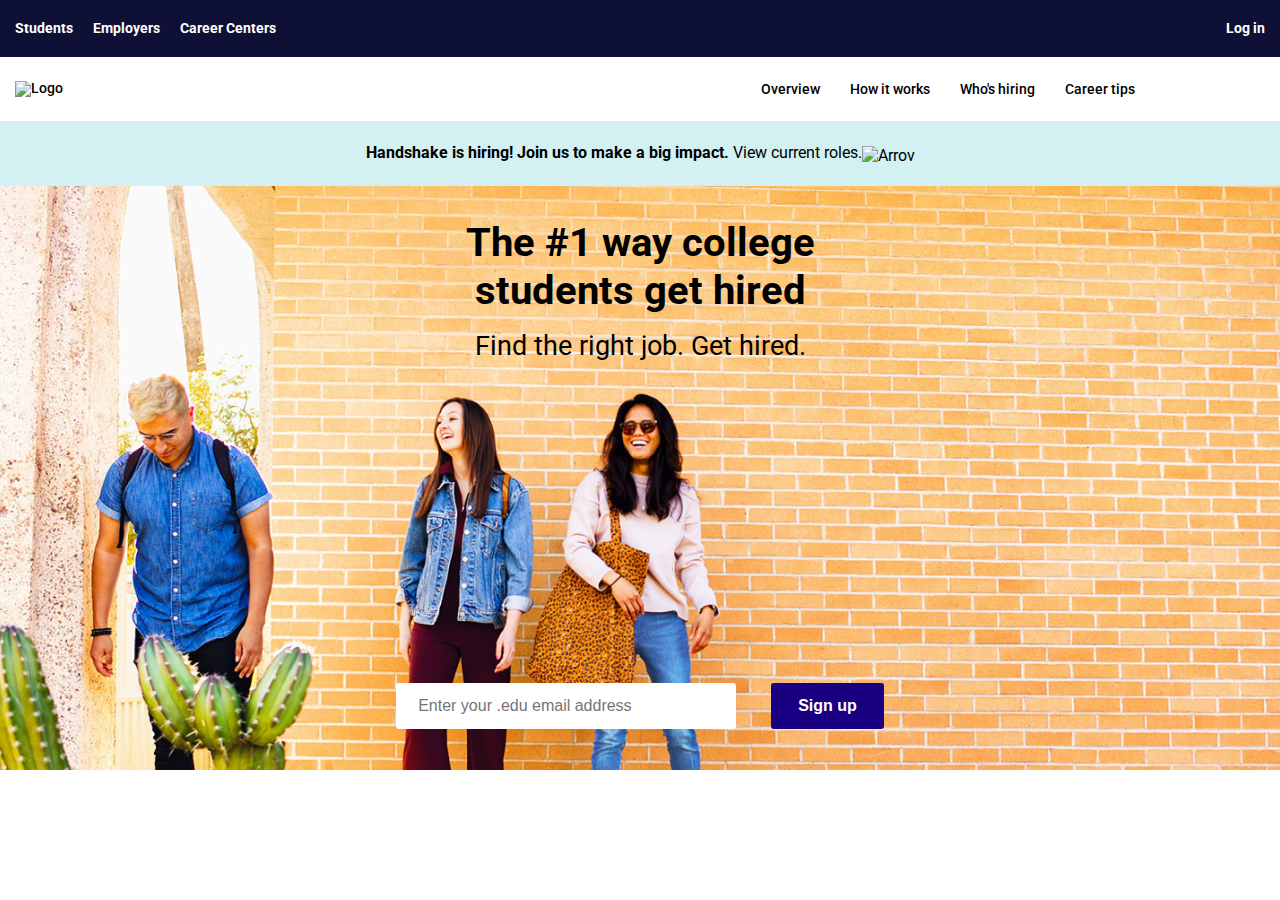
==== index.html @ c0cd5053 "Add files via upload" ====
<!DOCTYPE html>
<html lang="en">

<head>
   <meta charset="UTF-8">
   <meta http-equiv="X-UA-Compatible" content="IE=edge">
   <meta name="viewport" content="width=device-width, initial-scale=1.0">
   <link rel="stylesheet" href="styles/style.css">
   <link rel="shortcut icon" href="img/Header/favicon/01.png" type="image/x-icon">
   <link rel="preconnect" href="https://fonts.googleapis.com">
   <link rel="preconnect" href="https://fonts.gstatic.com" crossorigin>
   <link href="https://fonts.googleapis.com/css2?family=Roboto:wght@400;700&display=swap" rel="stylesheet">
   <title>Handshake</title>
</head>

<body>
   <div class="wrapper">
      <header>
         <div class="header__top">
            <div class="header-top__container container">
               <div class="header-top__body">
                  <ul class="header-top__menu">
                     <li class="header-top__item">
                        <a href="#" class="header-top__link">Students</a>
                     </li>
                     <li class="header-top__item">
                        <a href="#" class="header-top__link">Employers</a>
                     </li>
                     <li class="header-top__item">
                        <a href="#" class="header-top__link">Career Centers</a>
                     </li>
                  </ul>
                  <a href="#">Log in</a>
               </div>
            </div>
         </div>
         <div class="header">
            <div class="header__container container" id="navbar">
               <div class="header__logo">
                  <img src="img/Header/01.svg" alt="Logo">
               </div>
               <div class="menu__icon">
                  <span></span>
               </div>
               <nav class="nav" id="navbar">
                  <ul class="header__nav">
                     <li class="header__item">
                        <a href="#" class="header__link">Overview</a>
                     </li>
                     <li class="header__item">
                        <a href="#" class="header__link">How it works</a>
                     </li>
                     <li class="header__item">
                        <a href="#" class="header__link">Who's hiring</a>
                     </li>
                     <li class="header__item">
                        <a href="#" class="header__link">Career tips</a>
                     </li>
                  </ul>
               </nav>
            </div>
         </div>
      </header>
      <section class="promotion">
         <div class="promotion__container container">
            <p class="promotion__text">
               Handshake is hiring! Join us to make a big impact. <a href="#" class="promotion__link">View current
                  roles.<img src="img/promotion/01.svg" alt="Arrov" class="arrow__logo"></a>
            </p>
         </div>
      </section>
      <main class="main">
         <section class="mai__page">
            <div class="main-page__container container">
               <div class="main-page__body">
                  <h1 class="main-page__title">
                     The #1 way college students get hired
                  </h1>
                  <p class="main-page__text">
                     Find the right job. Get hired.
                  </p>
                  <form action="#" autocomplete="on" method="post" name="main-page-email">
                     <input type="email" placeholder="Enter your .edu email address" class="main-page__email">
                     <button class="main-page__btn" type="submit">Sign up</button>
                  </form>
               </div>
            </div>
         </section>
      </main>
   </div>
   <button class="body__up-btn" id="upbtn"><img src="img/upbutton/up.svg" alt="Up button"></button>
   <script src="main/main.js"></script>
</body>

</html>
---- styles/style.css ----
*,
*::before,
*::after {
   padding: 0;
   margin: 0;
   border: 0;
   box-sizing: border-box;
}

a {
   text-decoration: none;
}

ul,
ol,
li {
   list-style: none;
}

img {
   vertical-align: top;
}

h1,
h2,
h3,
h4,
h5,
h6 {
   font-weight: inherit;
   font-size: inherit;
}

html,
body {
   height: 100%;
   line-height: 1;
   font-size: 14px;
   color: #000;
   font-weight: 500;
   font-family: 'Roboto', sans-serif;
}

/*------------*/
.wrapper {
   min-height: 100%;
   overflow: hidden;
   display: flex;
   flex-direction: column;
}

/*------------*/
.container {
   max-width: 1280px;
   padding: 0px 15px;
   margin: 0px auto;
   box-sizing: content-box;
}

/*------------*/
/*------Header------*/
.header__top {
   background: #0F1035;
}

.header-top__container {}

._container {}

.header-top__body {
   display: flex;
   justify-content: space-between;
   align-items: center;
   padding: 19px 0px 20px 0px;
}

.header-top__menu {
   display: flex;
}

.header-top__item {}

.header-top__item:not(:last-child) {
   margin-right: 20px;
}

.header-top__link {
   font-weight: 700;
   font-size: 14px;
   line-height: 129%;
   color: #FFFFFF;
}

.header-top__link:hover {
   text-decoration: underline;
}

.header-top__body a {
   font-weight: 700;
   font-size: 14px;
   line-height: 129%;
   color: #FFFFFF;
}

.header-top__body a:hover {
   text-decoration: underline;
}

.header {
   background: #FFFFFF;
}

.header__container {
   position: sticky;
   display: flex;
   justify-content: space-between;
   align-items: center;
}

.header__logo {
   padding: 24px 0px;
}

.nav {}

.header__nav {

   display: flex;
   flex-wrap: wrap;
}

.header__item {}

.header__item:last-child {
   margin-right: 130px;
}

.header__item:not(:last-child) {
   margin-right: 30px;
}

.header__link {
   font-size: 14px;
   line-height: 129%;
   color: #000000;
}

.header__link:hover {
   text-decoration: underline;
}

/*------Promotion------*/
.promotion {
   background: #D3F1F3;
}

.promotion__container {
   display: flex;
   align-items: center;
   padding: 22px 0px 20px 0px;
   justify-content: center;
}

.promotion__text {
   font-weight: 700;
   font-size: 16px;
   line-height: 125%;
}

.promotion__link {
   font-weight: 400;
   font-size: 16px;
   line-height: 125%;
   color: #000000;
}

.promotion__link:hover {
   text-decoration: underline;
}

.arrow__logo {
   padding-top: 3px;
   display: inline-block;
}

/*-------Up button-----*/
.body__up-btn {
   display: none;
   position: fixed;
   bottom: 50px;
   right: 50px;
   background: rgba(241, 237, 237, 0.5);
}

.body__up-btn img {
   opacity: 0.75;
}

.body__up-btn:hover {
   cursor: pointer;
}

/*-----Main-Page-------*/
.main {}

.mai__page {
   background-image: url('../img/mainpage/01.png');
   background-position: center;
   background-size: cover;
   background-repeat: no-repeat;
   position: relative;
   padding-bottom: 41px;
}

.main-page__container {}

.container {}

.main-page__body {
   display: flex;
   flex-direction: column;
   align-items: center;
   justify-content: center;
   flex-wrap: wrap;
}

.main-page__title {
   max-width: 488px;
   font-weight: 700;
   font-size: 40px;
   line-height: 120%;
   text-align: center;
   padding: 33px 0px 12px 0px;
}

.main-page__text {
   font-weight: 400;
   font-size: 27px;
   line-height: 148%;
   margin-bottom: 316px;
   text-align: center;
}

.main-page__email {
   width: 340px;
   border-radius: 3px;
   font-weight: 400;
   font-size: 16px;
   line-height: 125%;
   color: rgba(0, 0, 0, 0.4);
   padding: 13px 105px 13px 22px;
   outline: none;
}


.main-page__btn {
   background: #190083;
   border-radius: 3px;
   font-weight: 700;
   font-size: 16px;
   line-height: 125%;
   text-align: center;
   color: #FFFFFF;
   padding: 13px 27px;
   margin-left: 32px;
}

.main-page__btn:hover{
   background: #13035e;
   transition: 500ms;
   cursor: pointer;
}

/*------------*/
/*------------*/
/*------------*/

/*Responsive*/
/*992px - 1200px*/
@media screen and (max-width: 1200px) {
   .container {
      width: 960px;
   }
}

@media screen and (max-width: 992px) {
   .container {
      width: 720px;
   }

   .header__item:last-child {
      margin-right: 0px;
   }

   .header-top__item:not(:last-child) {
      margin-right: 10px;
   }

   .header__item:not(:last-child) {
      margin-right: 10px;
   }
}

/*576px-768px*/
@media screen and (max-width: 768px) {
   .container {
      width: 540px;
   }

   .header__nav {
      display: none;
   }

   .menu__icon {
      z-index: 5;
      display: flex;
      position: relative;
      width: 30px;
      height: 18px;
      cursor: pointer;
      order: 999;
      margin-left: auto;
      top: 0px;
      left: 0px;
   }

   .menu__icon span,
   .menu__icon::before,
   .menu__icon::after {
      left: 0px;
      position: absolute;
      height: 10%;
      width: 100%;
      transition: all 0.3s ease 0s;
      background-color: #000;
   }

   .menu__icon::before,
   .menu__icon::after {
      content: "";
   }

   .menu__icon::before {
      top: 0;
   }

   .menu__icon::after {
      bottom: 0;
   }

   .menu__icon span {
      top: 50%;
      transform: scale(1) translate(0px, -50%);
   }


   .menu__icon._activete span {
      transform: scale(0) translate(0px, -50%);
   }

   .menu__icon._activete::before {
      top: 50%;
      transform: rotate(-45deg) translate(0px, -50%);
   }

   .menu__icon._activete::after {
      bottom: 50%;
      transform: rotate(45deg) translate(0px, 50%);
   }

   .header__nav {
      display: flex;
      flex-direction: column;
      position: absolute;
      top: 40;
      left: -200%;
      width: 100%;
      height: 150px;
      margin-top: 120px;
      overflow: auto;
      order: 999;
      z-index: 11;
      padding: 10px 10px 0px 10px;
      background-color: rgba(241, 237, 237, 0.9);
      transition: left 0.3s ease 0s;
   }

   .header__nav li {
      padding-top: 10px;
   }

   .header__nav._activete {
      left: 0;
   }
}

/*0-576px*/
@media screen and (max-width: 576px) {
   .container {
      width: 90%;
   }

   .main-page__email {
      width: 100%;
   }
   
   
   .main-page__btn {
      width: 100%;
      margin-left: 0px;
      margin-top: 20px;
   }
}
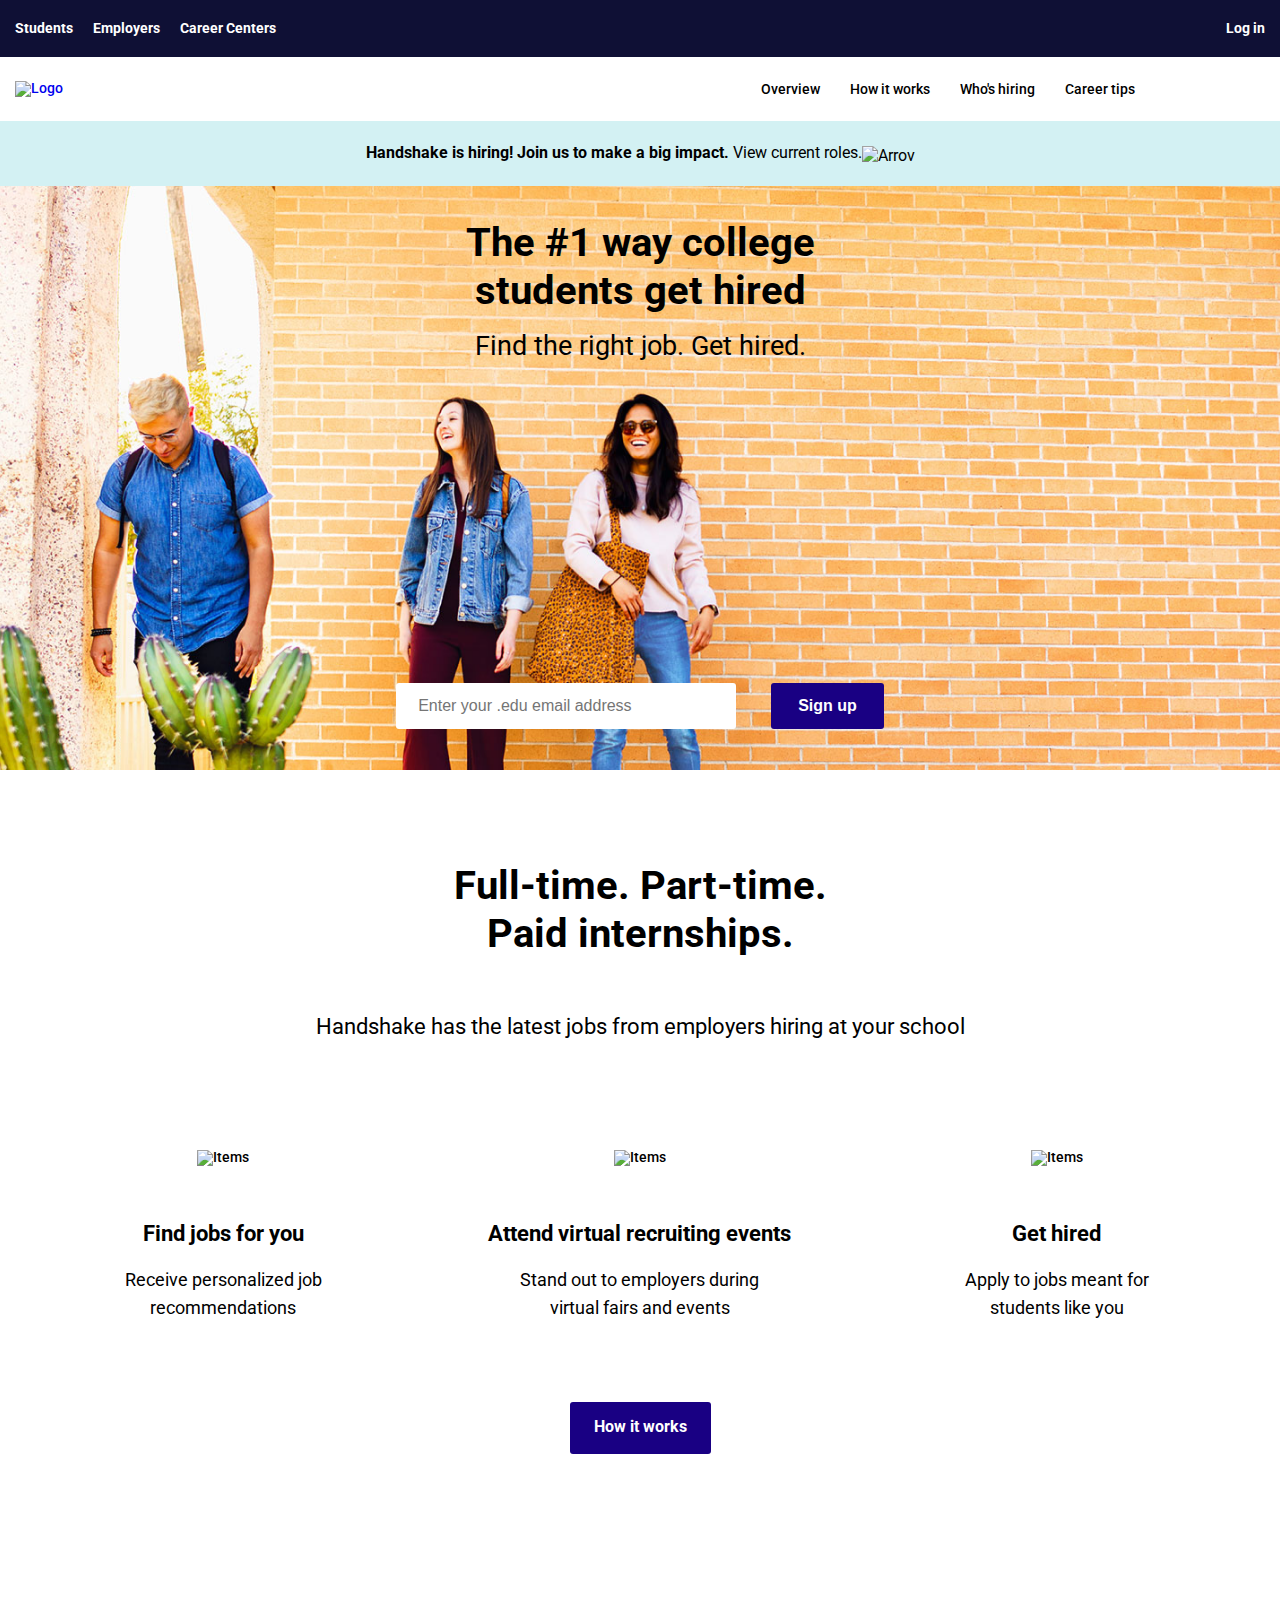
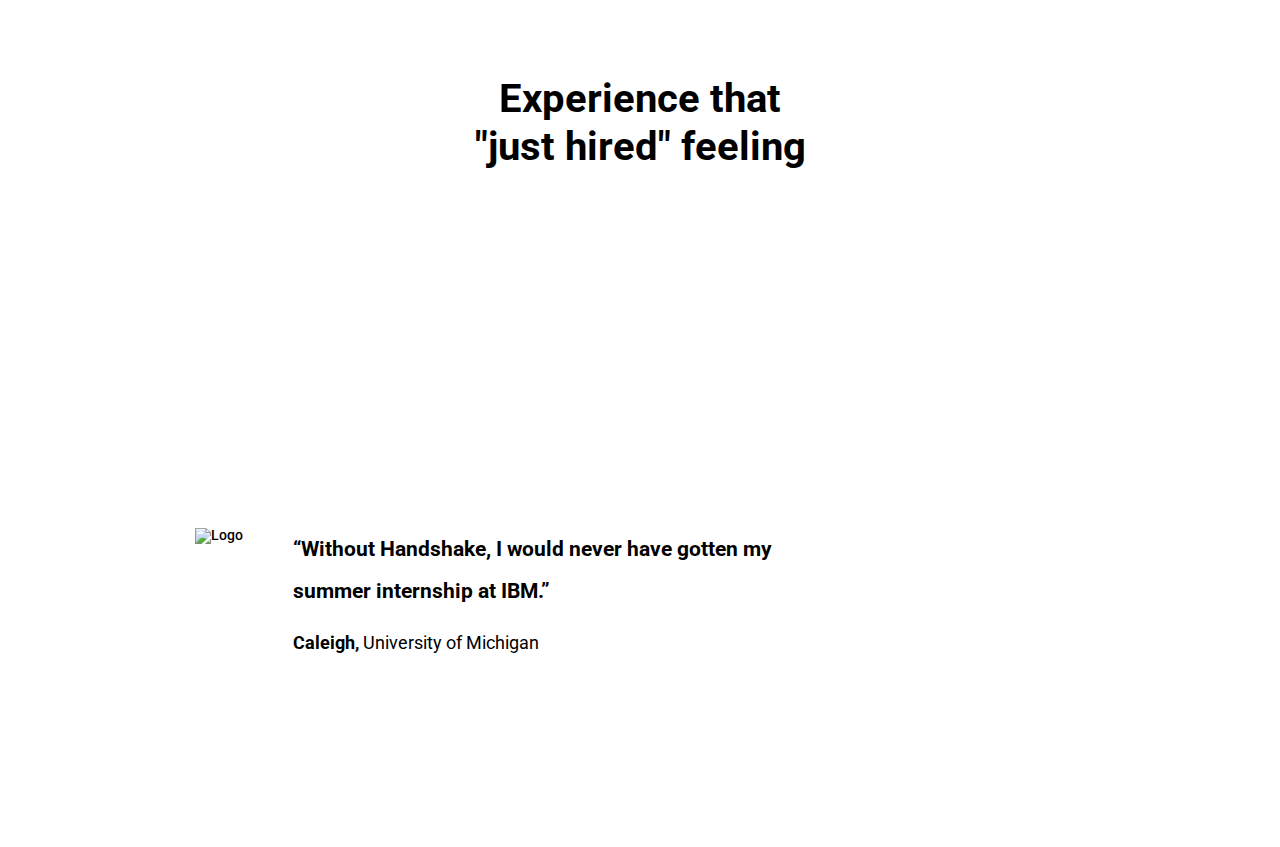
==== commit c2ce8072: "Add files via upload" ====
--- a/index.html
+++ b/index.html
@@ -37,7 +37,7 @@
          <div class="header">
             <div class="header__container container" id="navbar">
                <div class="header__logo">
-                  <img src="img/Header/01.svg" alt="Logo">
+                  <a href="#"><img src="img/Header/01.svg" alt="Logo"></a>
                </div>
                <div class="menu__icon">
                   <span></span>
@@ -86,7 +86,130 @@
                </div>
             </div>
          </section>
+         <section class="jubs">
+            <div class="jubs__container container">
+               <div class="jubs__body">
+                  <h2 class="jubs__title">
+                     Full-time. Part-time. Paid internships.
+                  </h2>
+                  <p class="jubs__text">
+                     Handshake has the latest jobs from employers hiring at your school
+                  </p>
+                  <div class="jubs__items">
+                     <div class="jubs__item">
+                        <div class="jubs__icon">
+                           <img src="img/jobs/01.png" alt="Items">
+                        </div>
+                        <h3 class="jobs-item__title">
+                           Find jobs for you
+                        </h3>
+                        <p class="jobs-item__text">
+                           Receive personalized job <br>recommendations
+                        </p>
+                     </div>
+                     <div class="jubs__item">
+                        <div class="jubs__icon">
+                           <img src="img/jobs/02.png" alt="Items">
+                        </div>
+                        <h3 class="jobs-item__title">
+                           Attend virtual recruiting events
+                        </h3>
+                        <p class="jobs-item__text">
+                           Stand out to employers during <br>virtual fairs and events
+                        </p>
+                     </div>
+                     <div class="jubs__item">
+                        <div class="jubs__icon">
+                           <img src="img/jobs/03.png" alt="Items">
+                        </div>
+                        <h3 class="jobs-item__title">
+                           Get hired
+                        </h3>
+                        <p class="jobs-item__text">
+                           Apply to jobs meant for <br>students like you
+                        </p>
+                     </div>
+                  </div>
+                  <a href="#" class="jobs__link">How it works</a>
+               </div>
+            </div>
+         </section>
+         <section class="expirience">
+            <div class="expirience__container container">
+               <div class="expirience__body">
+                  <h2 class="expirience__title">
+                     Experience that <br>"just hired" feeling
+                  </h2>
+                  <div class="expirience__section">
+                     <div class="expirience__item slide active">
+                        <div class="expirience__logo">
+                           <img src="img/expirience/items/01.png" alt="Logo">
+                        </div>
+                        <div class="text__sections">
+                           <p class="title__text">
+                              “Without Handshake, I would never have gotten my summer internship at IBM.”
+                           </p>
+                           <p class="autor__text">
+                              <span>Caleigh,</span> University of Michigan
+                           </p>
+                        </div>
+                     </div>
+                     <div class="expirience__item slide">
+                        <div class="expirience__logo">
+                           <img src="img/expirience/items/02.png" alt="Logo">
+                        </div>
+                        <div class="text__sections">
+                           <p class="title__text">
+                              “I got both my internship and my post-graduate full-time position at UL via Handshake!”
+                           </p>
+                           <p class="autor__text">
+                              <span>Laura Ann,</span> DePaul University
+                           </p>
+                        </div>
+                     </div>
+                     <div class="expirience__item slide">
+                        <div class="expirience__logo">
+                           <img src="img/expirience/items/03.png" alt="Logo">
+                        </div>
+                        <div class="text__sections">
+                           <p class="title__text">
+                              “I was able to secure a job at Ernst & Young, and I am very grateful to Handshake!”
+                           </p>
+                           <p class="autor__text">
+                              <span>Daehan,</span> University of Arizona
+                           </p>
+                        </div>
+                     </div>
+                     <div class="expirience__item slide">
+                        <div class="expirience__logo">
+                           <img src="img/expirience/items/04.png" alt="Logo">
+                        </div>
+                        <div class="text__sections">
+                           <p class="title__text">
+                              “It only took a couple of weeks on Handshake to secure my internship offer with Wayfair.”
+                           </p>
+                           <p class="autor__text">
+                              <span>Sujoy,</span> University of California, Berkeley
+                           </p>
+                        </div>
+                     </div>
+                  </div>
+                  <div class="dots">
+                     <span class="dot active"></span>
+                     <span class="dot"></span>
+                     <span class="dot"></span>
+                     <span class="dot"></span>
+                  </div>
+               </div>
+            </div>
+         </section>
+         <section class="">
+
+         </section>
       </main>
+      <div class="white-box">
+         <span></span>
+      </div>
    </div>
    <button class="body__up-btn" id="upbtn"><img src="img/upbutton/up.svg" alt="Up button"></button>
    <script src="main/main.js"></script>
--- a/styles/style.css
+++ b/styles/style.css
@@ -57,7 +57,6 @@
    box-sizing: content-box;
 }
 
-/*------------*/
 /*------Header------*/
 .header__top {
    background: #0F1035;
@@ -111,7 +110,6 @@
 }
 
 .header__container {
-   position: sticky;
    display: flex;
    justify-content: space-between;
    align-items: center;
@@ -190,6 +188,7 @@
    bottom: 50px;
    right: 50px;
    background: rgba(241, 237, 237, 0.5);
+   z-index: 20;
 }
 
 .body__up-btn img {
@@ -248,7 +247,7 @@
    font-size: 16px;
    line-height: 125%;
    color: rgba(0, 0, 0, 0.4);
-   padding: 13px 105px 13px 22px;
+   padding: 13px 0px 13px 22px;
    outline: none;
 }
 
@@ -265,24 +264,244 @@
    margin-left: 32px;
 }
 
-.main-page__btn:hover{
-   background: #13035e;
+.main-page__btn:hover {
+   background: #6548e6;
    transition: 500ms;
    cursor: pointer;
 }
 
-/*------------*/
-/*------------*/
-/*------------*/
-
+/*-----Jobs-------*/
+.jubs {}
+
+.jubs__container {}
+
+.jubs__body {
+   display: flex;
+   flex-direction: column;
+   justify-content: center;
+   align-items: center;
+   flex-wrap: wrap;
+}
+
+.jubs__title {
+   max-width: 422px;
+   font-weight: 700;
+   font-size: 40px;
+   line-height: 120%;
+   text-align: center;
+   padding: 92px 0px 53px 0px;
+}
+
+.jubs__text {
+   font-weight: 400;
+   font-size: 22px;
+   line-height: 145%;
+}
+
+.jubs__items {
+   width: 100%;
+   display: flex;
+   flex-direction: row;
+   justify-content: space-around;
+   align-items: center;
+   flex-wrap: wrap;
+   margin-top: 89px;
+}
+
+.jubs__item {
+   width: 370px;
+   display: flex;
+   flex-direction: column;
+   justify-content: center;
+   align-items: center;
+}
+
+.jubs__icon {
+   display: flex;
+   width: 90px;
+   height: 90px;
+   align-items: center;
+   justify-content: center;
+   padding-bottom: 38px;
+}
+
+.jobs-item__title {
+   font-weight: 700;
+   font-size: 22px;
+   line-height: 109%;
+   padding-bottom: 20px;
+   text-align: center;
+}
+
+.jobs-item__text {
+   font-weight: 400;
+   font-size: 18px;
+   line-height: 156%;
+   text-align: center;
+}
+
+.jobs__link {
+   display: block;
+   background: #190083;
+   border-radius: 3px;
+   font-weight: 700;
+   font-size: 16px;
+   line-height: 125%;
+   text-align: center;
+   color: #FFFFFF;
+   padding: 15px 24px 17px 24px;
+   margin: 80px 0px 110px 0px;
+}
+
+.jobs__link:hover {
+   text-decoration: underline;
+   background: #6548e6;
+   transition: 500ms;
+}
+
+/*------Expirience------*/
+.expirience {
+   position: relative;
+   background-image: url('../img/expirience/cover01.png');
+   background-position: left;
+   background-size: cover;
+   background-repeat: no-repeat;
+   position: relative;
+}
+
+.expirience__container {}
+
+.container {}
+
+.expirience__body {}
+
+.expirience__title {
+   font-weight: 700;
+   font-size: 40px;
+   line-height: 120%;
+   text-align: center;
+   padding: 111px 0px 279px 0px;
+}
+
+.expirience__section {
+   position: relative;
+   background: #FFFFFF;
+   margin-left: 110px;
+   overflow: hidden;
+}
+
+.expirience__item.active {
+   display: block;
+   animation-duration: 1s;
+   animation-name: slideout;
+}
+
+@keyframes slideout {
+   from {
+      opacity: 0;
+   }
+
+   to {
+      opacity: 1;
+   }
+}
+
+.expirience__item {
+   display: flex;
+   flex-direction: column;
+   height: 256px;
+   display: none;
+   padding: 78px 0px 0px 70px;
+}
+
+.expirience__logo {
+   float: left;
+}
+
+.text__sections {
+   max-width: 486px;
+   float: left;
+   margin: 0px 0px 0px 50px;
+}
+
+.title__text {
+   font-weight: 700;
+   font-size: 21px;
+   line-height: 200%;
+   padding-bottom: 17px;
+}
+
+.autor__text {
+   font-weight: 400;
+   font-size: 18px;
+   line-height: 156%;
+}
+
+.autor__text span {
+   font-weight: 700;
+   font-size: 18px;
+   line-height: 156%;
+}
+
+.dots {
+   display: flex;
+   justify-content: center;
+   margin-top: 15px;
+   padding-bottom: 111px;
+}
+
+.dot.active {
+   background: #FFFFFF;
+}
+
+.dots span {
+   width: 15px;
+   height: 15px;
+   border: 2px solid #FFFFFF;
+   border-radius: 7.5px;
+   cursor: pointer;
+}
+
+.dots span:not(:last-child) {
+   margin-right: 18px;
+}
+
+.dots span:last-child {
+   margin-right: 0;
+}
+
+.white-box {
+   position: absolute;
+   width: 35%;
+   height: 256px;
+   background: #FFFFFF;
+   top: 2056px;
+   right: 0;
+   z-index: 11;
+}
+
+/*------------*/
+/*------------*/
+/*------------*/
+/*------------*/
+/*------------*/
+/*------------*/
+/*------------*/
 /*Responsive*/
 /*992px - 1200px*/
 @media screen and (max-width: 1200px) {
    .container {
       width: 960px;
    }
-}
-
+
+   .white-box {
+      width: 15%;
+      top: 2247px;
+   }
+}
+
+
+/*768px-992px*/
 @media screen and (max-width: 992px) {
    .container {
       width: 720px;
@@ -298,6 +517,24 @@
 
    .header__item:not(:last-child) {
       margin-right: 10px;
+   }
+
+   .jubs__item {
+      width: 350px;
+      display: flex;
+      flex-direction: column;
+      justify-content: center;
+      align-items: center;
+   }
+
+   .expirience__item {
+      height: 256px;
+      padding: 30px 0px 0px 30px;
+   }
+
+   .text__sections {
+      max-width: 350px;
+      margin: 0px 0px 0px 30px;
    }
 }
 
@@ -312,7 +549,7 @@
    }
 
    .menu__icon {
-      z-index: 5;
+      z-index: 55;
       display: flex;
       position: relative;
       width: 30px;
@@ -353,7 +590,6 @@
       transform: scale(1) translate(0px, -50%);
    }
 
-
    .menu__icon._activete span {
       transform: scale(0) translate(0px, -50%);
    }
@@ -372,17 +608,20 @@
       display: flex;
       flex-direction: column;
       position: absolute;
-      top: 40;
+      top: 0;
       left: -200%;
       width: 100%;
-      height: 150px;
+      height: 100%;
       margin-top: 120px;
       overflow: auto;
-      order: 999;
-      z-index: 11;
-      padding: 10px 10px 0px 10px;
-      background-color: rgba(241, 237, 237, 0.9);
+      z-index: 50;
+      padding: 20px 10px 0px 15px;
+      background-color: rgba(241, 237, 237, 0.95);
       transition: left 0.3s ease 0s;
+   }
+
+   .header__nav a {
+      font-size: 22px;
    }
 
    .header__nav li {
@@ -391,6 +630,47 @@
 
    .header__nav._activete {
       left: 0;
+   }
+
+   .jubs__item:not(:last-child) {
+      margin-bottom: 40px;
+   }
+
+   .jobs__link {
+      width: 100%;
+   }
+
+   .expirience__logo {
+      width: 80px;
+      height: 80px;
+      float: left;
+      align-items: center;
+   }
+
+   .expirience__section {
+      margin-left: 40px;
+   }
+
+   .expirience__item {
+      height: 256px;
+      padding: 30px 0px 0px 15px;
+   }
+
+   .white-box {
+      width: 15%;
+      top: 2549px;
+   }
+}
+
+@media screen and (max-width: 709px) {
+   .white-box {
+      width: 12%;
+   }
+}
+
+@media screen and (max-width: 601px) {
+   .white-box {
+      width: 9%;
    }
 }
 
@@ -403,11 +683,82 @@
    .main-page__email {
       width: 100%;
    }
-   
-   
+
+
    .main-page__btn {
       width: 100%;
       margin-left: 0px;
       margin-top: 20px;
    }
+
+   .expirience__logo {
+      margin: 0 auto;
+   }
+
+   .expirience__logo img {
+      display: block;
+      width: 80px;
+      height: 80px;
+      float: none;
+      align-items: center;
+      padding-top: 0px;
+   }
+
+   .expirience__section {
+      margin-left: 10px;
+   }
+
+   .expirience__item {
+      height: 256px;
+      padding: 20px 20px 20px 20px;
+   }
+
+   .title__text {
+      font-weight: 700;
+      font-size: 18px;
+      line-height: 150%;
+      padding-bottom: 17px;
+   }
+
+   .autor__text {
+      font-weight: 400;
+      font-size: 16px;
+      line-height: 156%;
+   }
+
+   .text__sections {
+      margin: 15px 0px 0px 0px;
+   }
+
+   .white-box {
+      width: 9%;
+      top: 2615px;
+   }
+}
+
+@media screen and (max-width: 567px) {
+   .white-box {
+      width: 9%;
+      top: 2635px;
+   }
+}
+
+@media screen and (max-width: 406px) {
+   .white-box {
+      width: 9%;
+      top: 2683px;
+   }
+}
+
+@media screen and (max-width: 385px) {
+   .white-box {
+      width: 9%;
+      top: 2763px;
+   }
+}
+
+@media screen and (max-width: 366px) {
+   .white-box {
+      display: none;
+   }
 }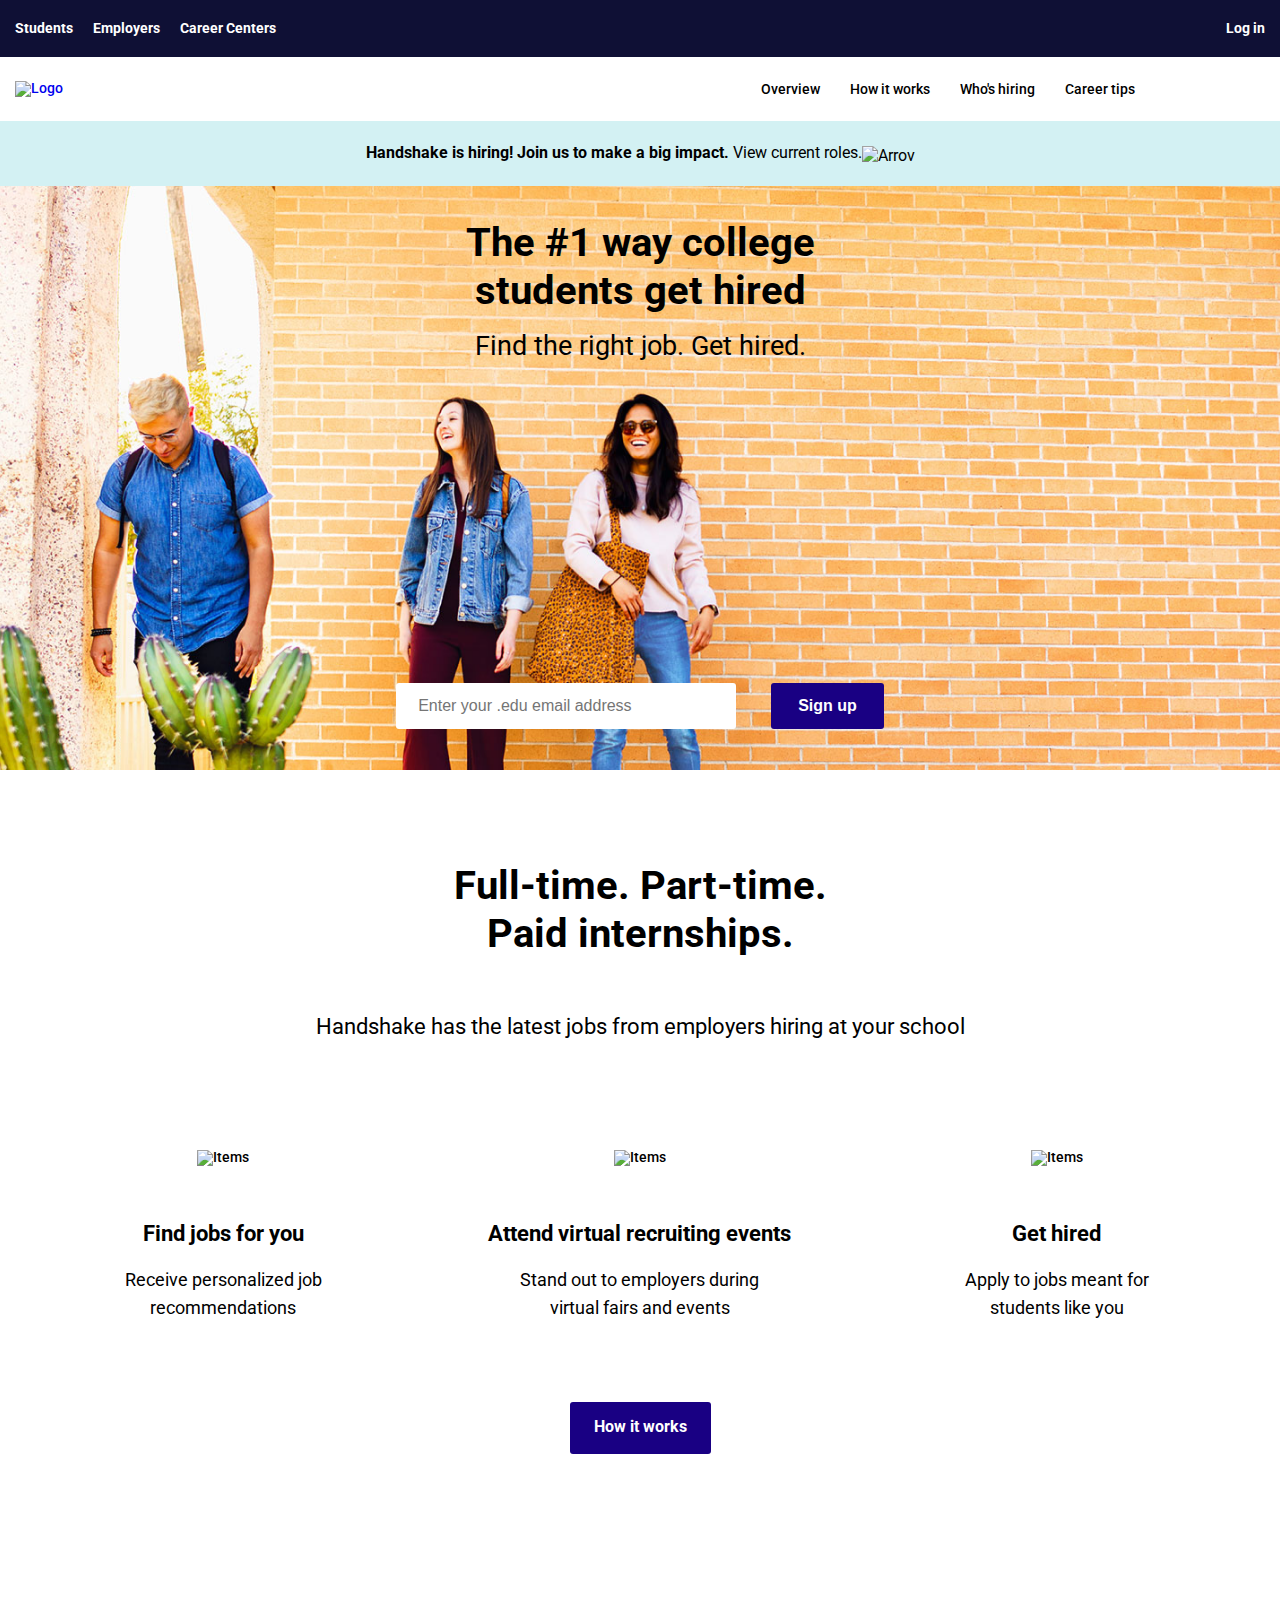
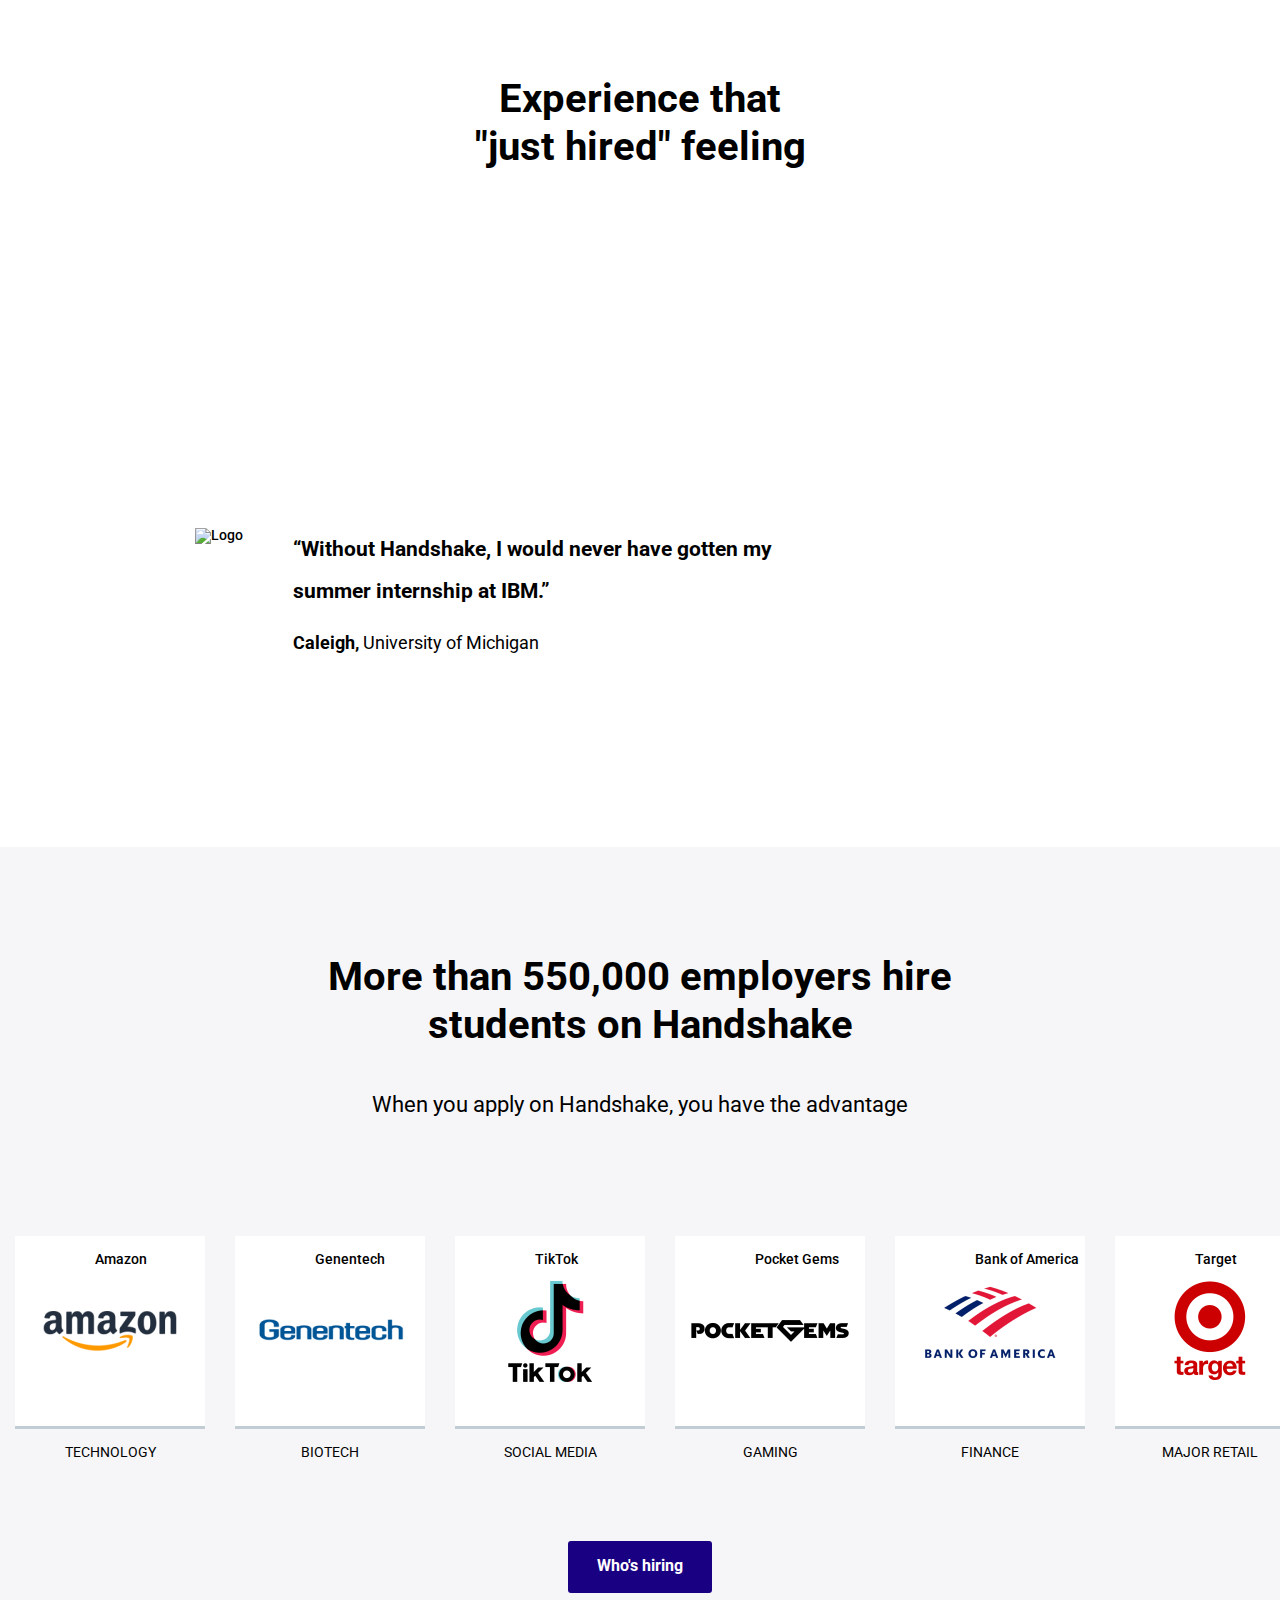
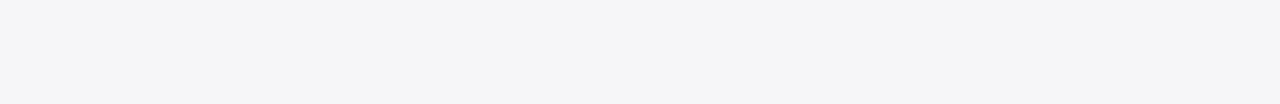
==== commit 3ecd2a7c: "Add files via upload" ====
--- a/index.html
+++ b/index.html
@@ -203,8 +203,132 @@
                </div>
             </div>
          </section>
-         <section class="">
-
+         <section class="hiring">
+            <div class="hiring__container container">
+               <div class="hiring__body">
+                  <h2 class="hiring__title">
+                     More than 550,000 employers hire students on Handshake
+                  </h2>
+                  <p class="hiring__text">
+                     When you apply on Handshake, you have the advantage
+                  </p>
+                  <div class="hiring__items">
+                     <div class="hiring__item">
+                        <div class="item__unit">
+                           <h3 class="company__title">
+                              Amazon
+                           </h3>
+                           <div class="company__logo">
+                              <img src="img/whoHiring/01.png" alt="Amazon">
+                           </div>
+                           <p class="company__description">
+                              Technology
+                           </p>
+                        </div>
+                        <div class="item__unit">
+                           <h3 class="company__title">
+                              Genentech
+                           </h3>
+                           <div class="company__logo">
+                              <img src="img/whoHiring/02.png" alt="Genentech">
+                           </div>
+                           <p class="company__description">
+                              Biotech
+                           </p>
+                        </div>
+                        <div class="item__unit">
+                           <h3 class="company__title">
+                              TikTok
+                           </h3>
+                           <div class="company__logo">
+                              <img src="img/whoHiring/03.png" alt="TikTok">
+                           </div>
+                           <p class="company__description">
+                              Social Media
+                           </p>
+                        </div>
+                        <div class="item__unit">
+                           <h3 class="company__title">
+                              Pocket Gems
+                           </h3>
+                           <div class="company__logo">
+                              <img src="img/whoHiring/04.png" alt="Pocket Gems">
+                           </div>
+                           <p class="company__description">
+                              Gaming
+                           </p>
+                        </div>
+                        <div class="item__unit">
+                           <h3 class="company__title">
+                              Bank of America
+                           </h3>
+                           <div class="company__logo">
+                              <img src="img/whoHiring/05.png" alt="Bank of America">
+                           </div>
+                           <p class="company__description">
+                              Finance
+                           </p>
+                        </div>
+                        <div class="item__unit">
+                           <h3 class="company__title">
+                              Target
+                           </h3>
+                           <div class="company__logo">
+                              <img src="img/whoHiring/06.png" alt="Target">
+                           </div>
+                           <p class="company__description">
+                              Major Retail
+                           </p>
+                        </div>
+                        <div class="item__unit">
+                           <h3 class="company__title">
+                              Procter & Gamble
+                           </h3>
+                           <div class="company__logo">
+                              <img src="img/whoHiring/07.png" alt="Procter & Gamble">
+                           </div>
+                           <p class="company__description">
+                              Consumer Goods
+                           </p>
+                        </div>
+                        <div class="item__unit">
+                           <h3 class="company__title">
+                              General Mills
+                           </h3>
+                           <div class="company__logo">
+                              <img src="img/whoHiring/08.png" alt="General Mills">
+                           </div>
+                           <p class="company__description">
+                              Food & Beverage
+                           </p>
+                        </div>
+                        <div class="item__unit">
+                           <h3 class="company__title">
+                              KIPP Schools
+                           </h3>
+                           <div class="company__logo">
+                              <img src="img/whoHiring/09.png" alt="KIPP Schools">
+                           </div>
+                           <p class="company__description">
+                              Education
+                           </p>
+                        </div>
+                        <div class="item__unit">
+                           <h3 class="company__title">
+                              U.S. House of Representatives
+                           </h3>
+                           <div class="company__logo">
+                              <img src="img/whoHiring/10.png" alt="U.S. House of Representatives">
+                           </div>
+                           <p class="company__description">
+                              Government
+                           </p>
+                        </div>
+                     </div>
+                  </div>
+                  <a href="#" class="hiring__link">Who's hiring</a>
+               </div>
+            </div>
          </section>
       </main>
       <div class="white-box">
--- a/styles/style.css
+++ b/styles/style.css
@@ -473,14 +473,106 @@
 .white-box {
    position: absolute;
    width: 35%;
-   height: 256px;
+   height: 257px;
    background: #FFFFFF;
    top: 2056px;
    right: 0;
    z-index: 11;
 }
 
-/*------------*/
+/*------Hiring------*/
+.hiring {
+   background: #F6F6F8;
+}
+
+.hiring__container {
+   padding-bottom: 111px;
+}
+
+.container {}
+
+.hiring__body {
+   display: flex;
+   flex-direction: column;
+}
+
+.hiring__title {
+   max-width: 744px;
+   font-weight: 700;
+   font-size: 40px;
+   line-height: 120%;
+   text-align: center;
+   margin: 0 auto;
+   padding: 106px 0px 40px;
+}
+
+.hiring__text {
+   font-weight: 400;
+   font-size: 22px;
+   line-height: 145%;
+   text-align: center;
+   padding-bottom: 101px;
+}
+
+.hiring__items {}
+
+.hiring__item {
+   display: flex;
+}
+
+.item__unit {}
+
+.item__unit:not(:last-child) {
+   margin-right: 30px;
+}
+
+.item__unit:last-child {
+   margin-top: -15px;
+}
+
+.company__title {
+   width: 132px;
+   position: relative;
+   top: 30px;
+   left: 80px;
+}
+
+
+.company__logo {
+   background: #FFFFFF;
+   border-bottom: 3px solid #C2CCD4;
+}
+
+.company__description {
+   margin-top: 16px;
+   font-weight: 400;
+   font-size: 14px;
+   line-height: 114%;
+   text-align: center;
+   text-transform: uppercase;
+}
+
+.hiring__link {
+   display: flex;
+   justify-content: center;
+   width: 144px;
+   height: 52px;
+   background: #190083;
+   border-radius: 3px;
+   padding: 15px 24px 17px;
+   font-weight: 700;
+   font-size: 16px;
+   line-height: 125%;
+   color: #fff;
+   margin: 80px auto 0px;
+}
+
+.hiring__link:hover {
+   text-decoration: underline;
+   background: #6548e6;
+   transition: 500ms;
+}
+
 /*------------*/
 /*------------*/
 /*------------*/
@@ -670,6 +762,7 @@
 
 @media screen and (max-width: 601px) {
    .white-box {
+      height: 256px;
       width: 9%;
    }
 }
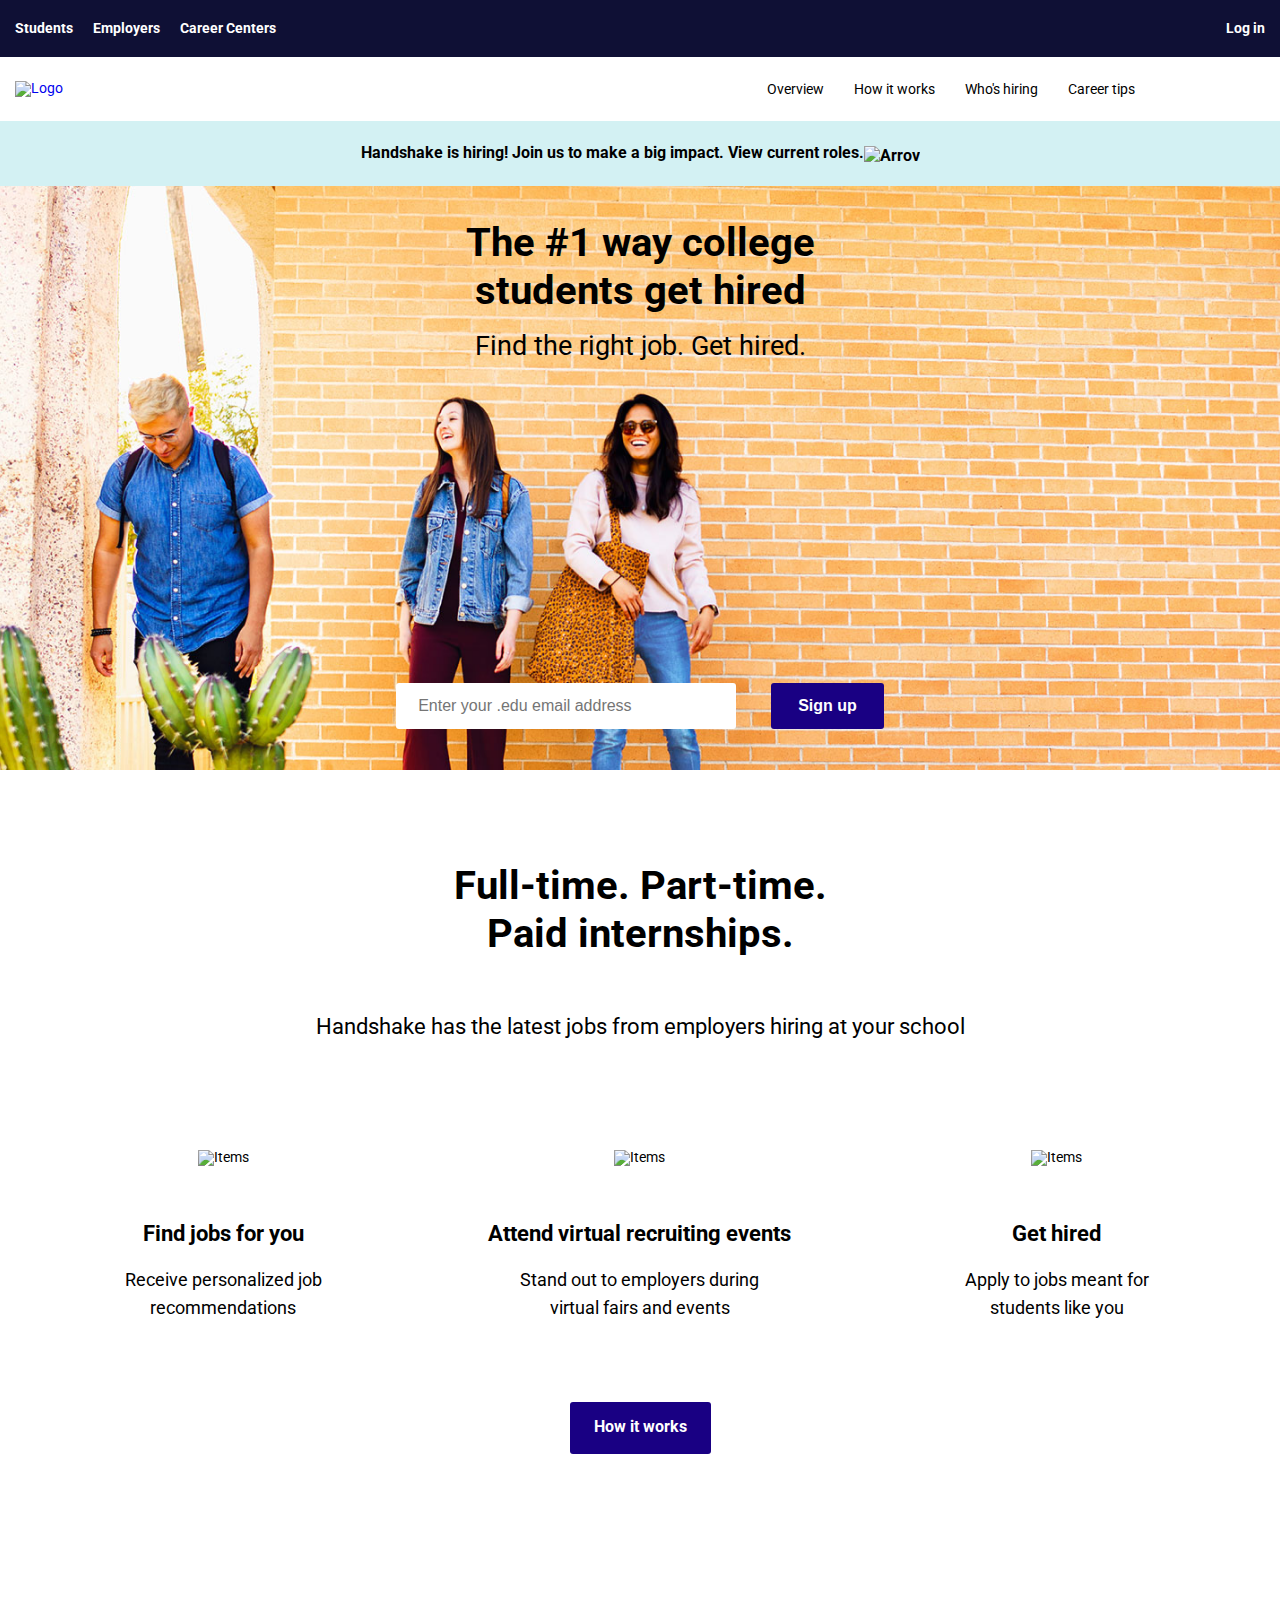
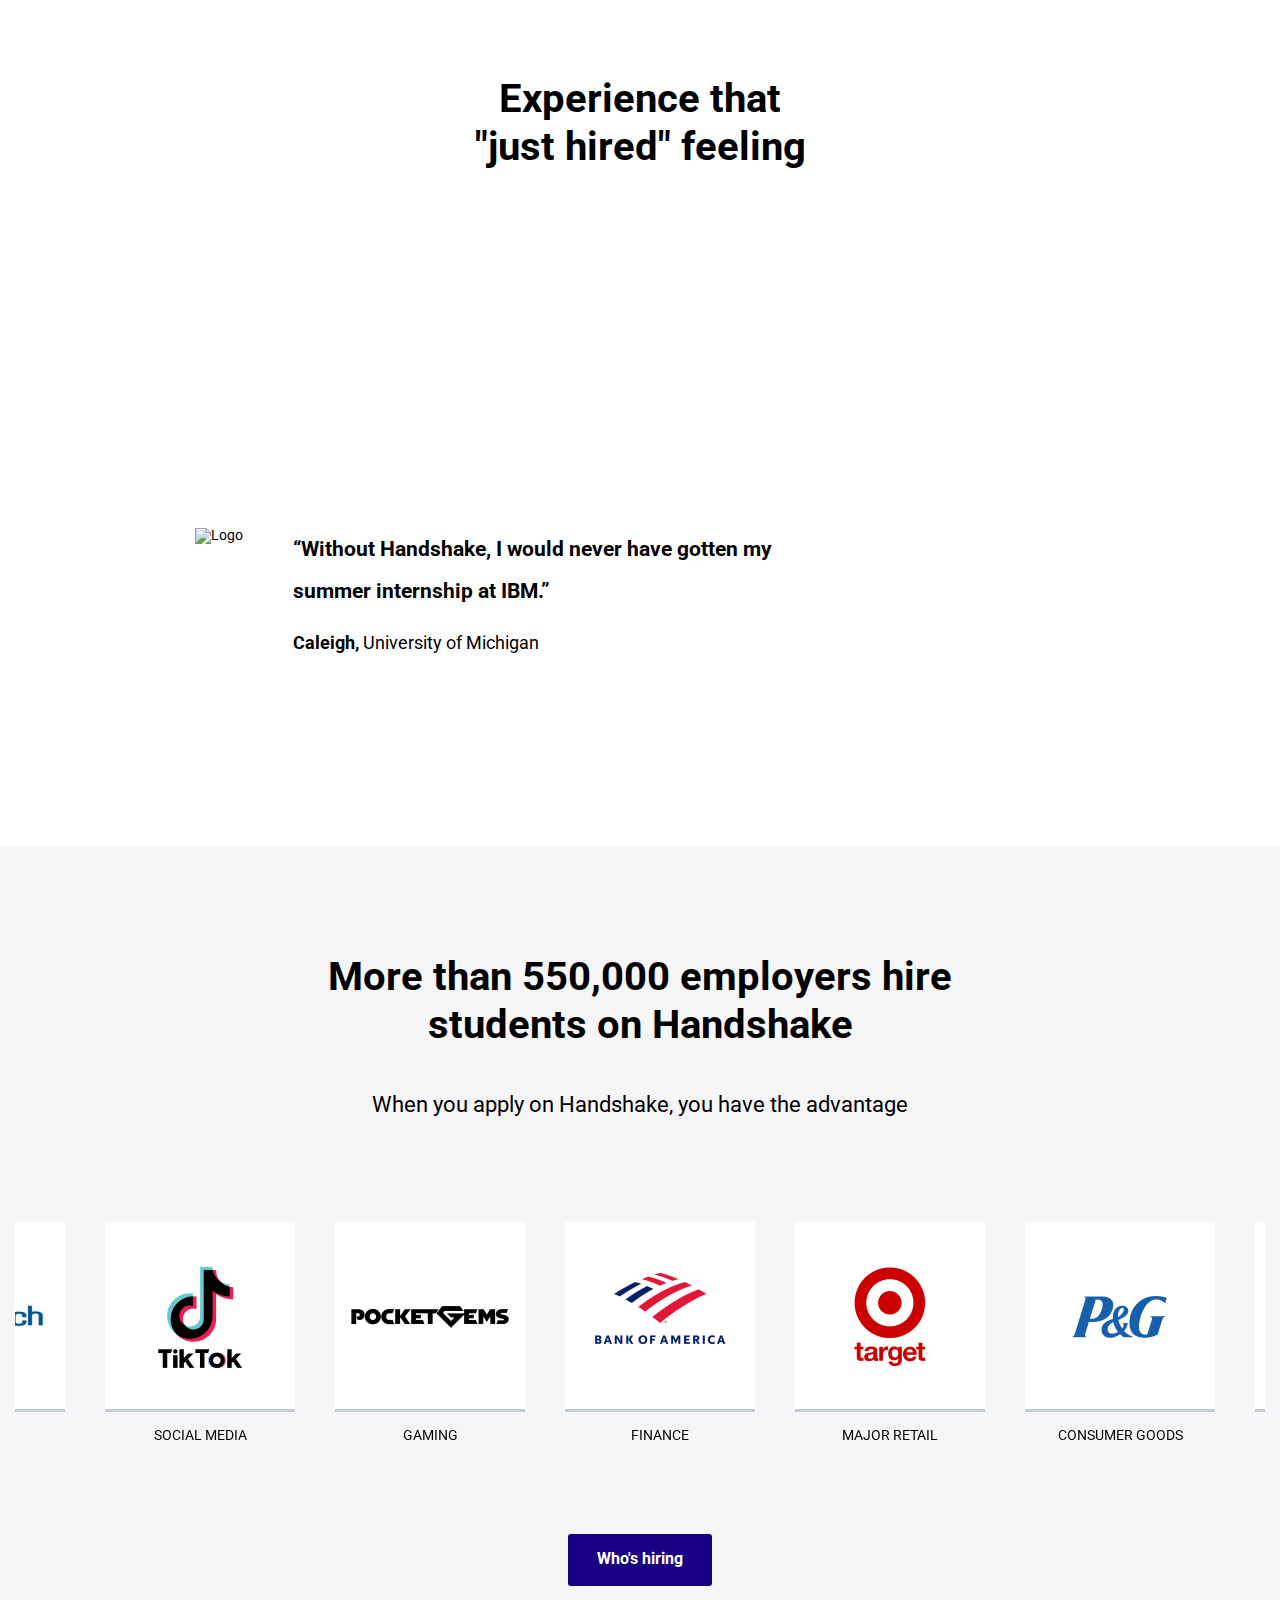
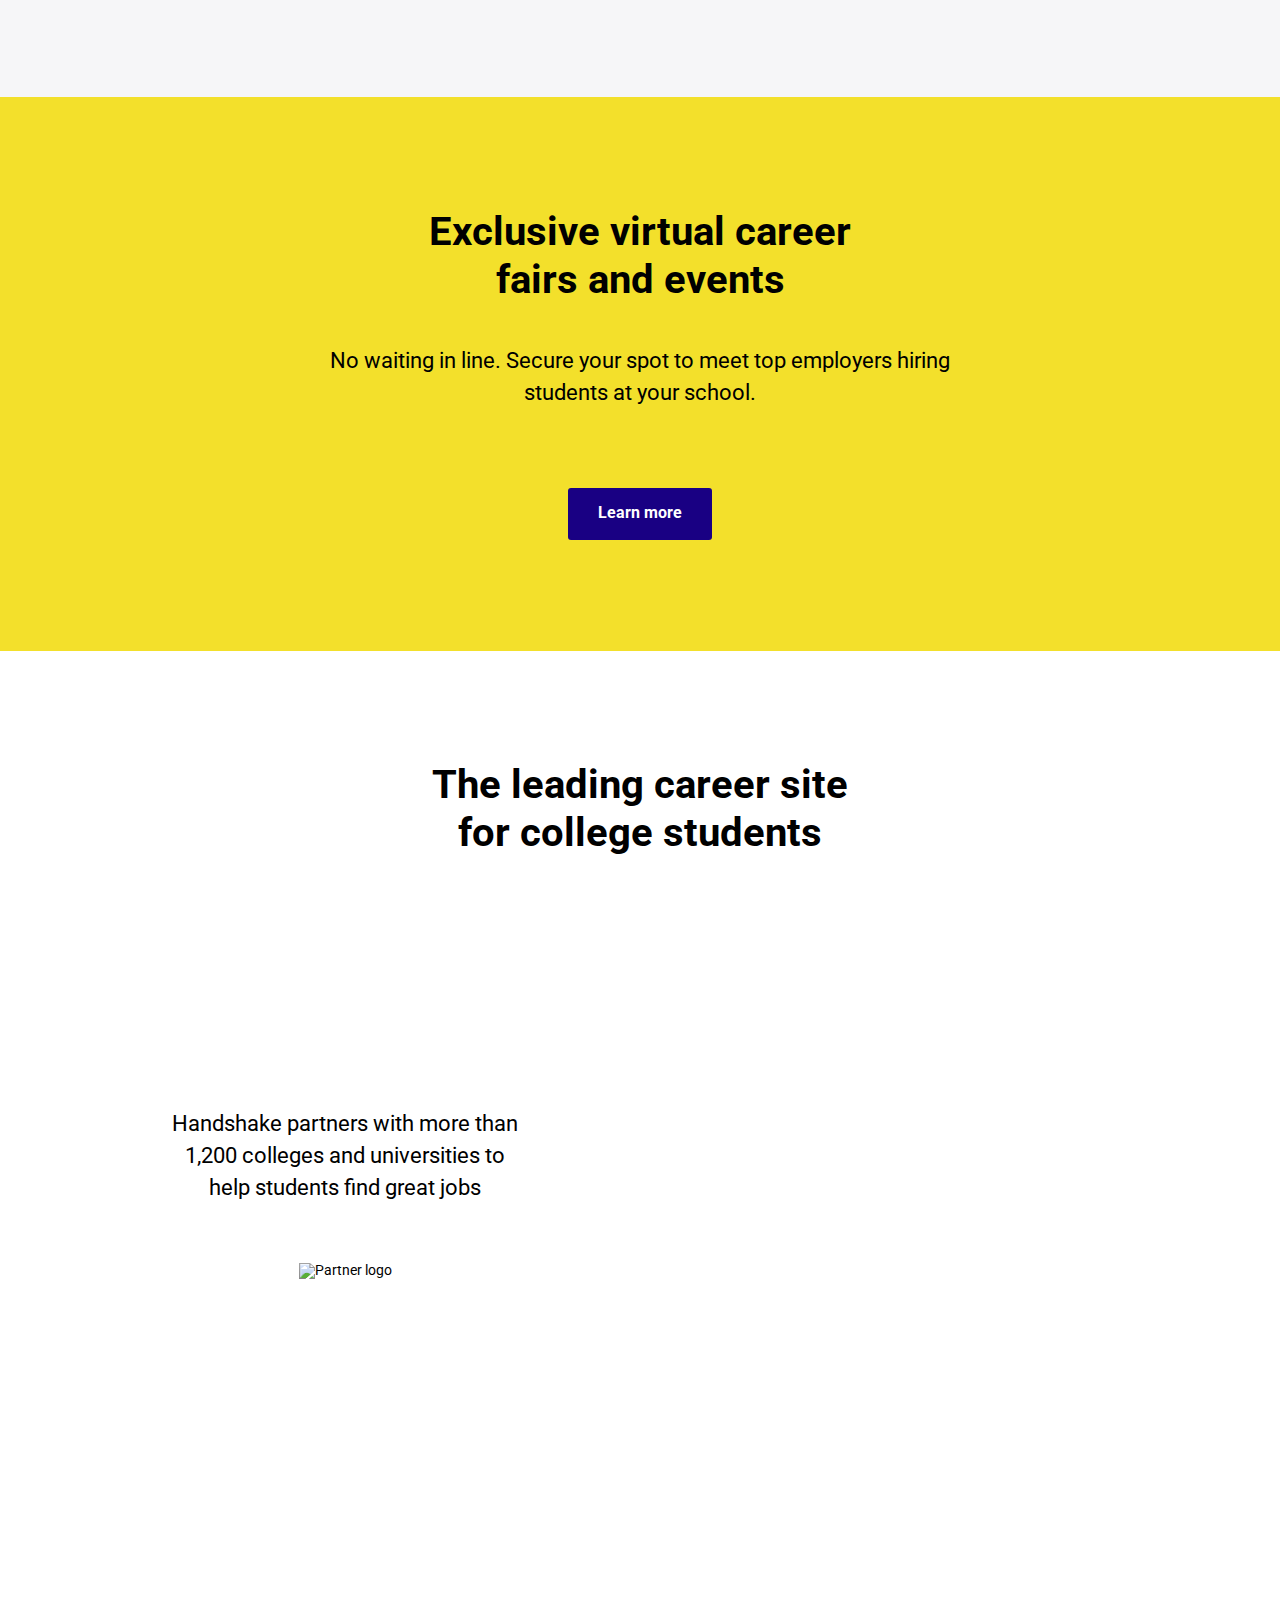
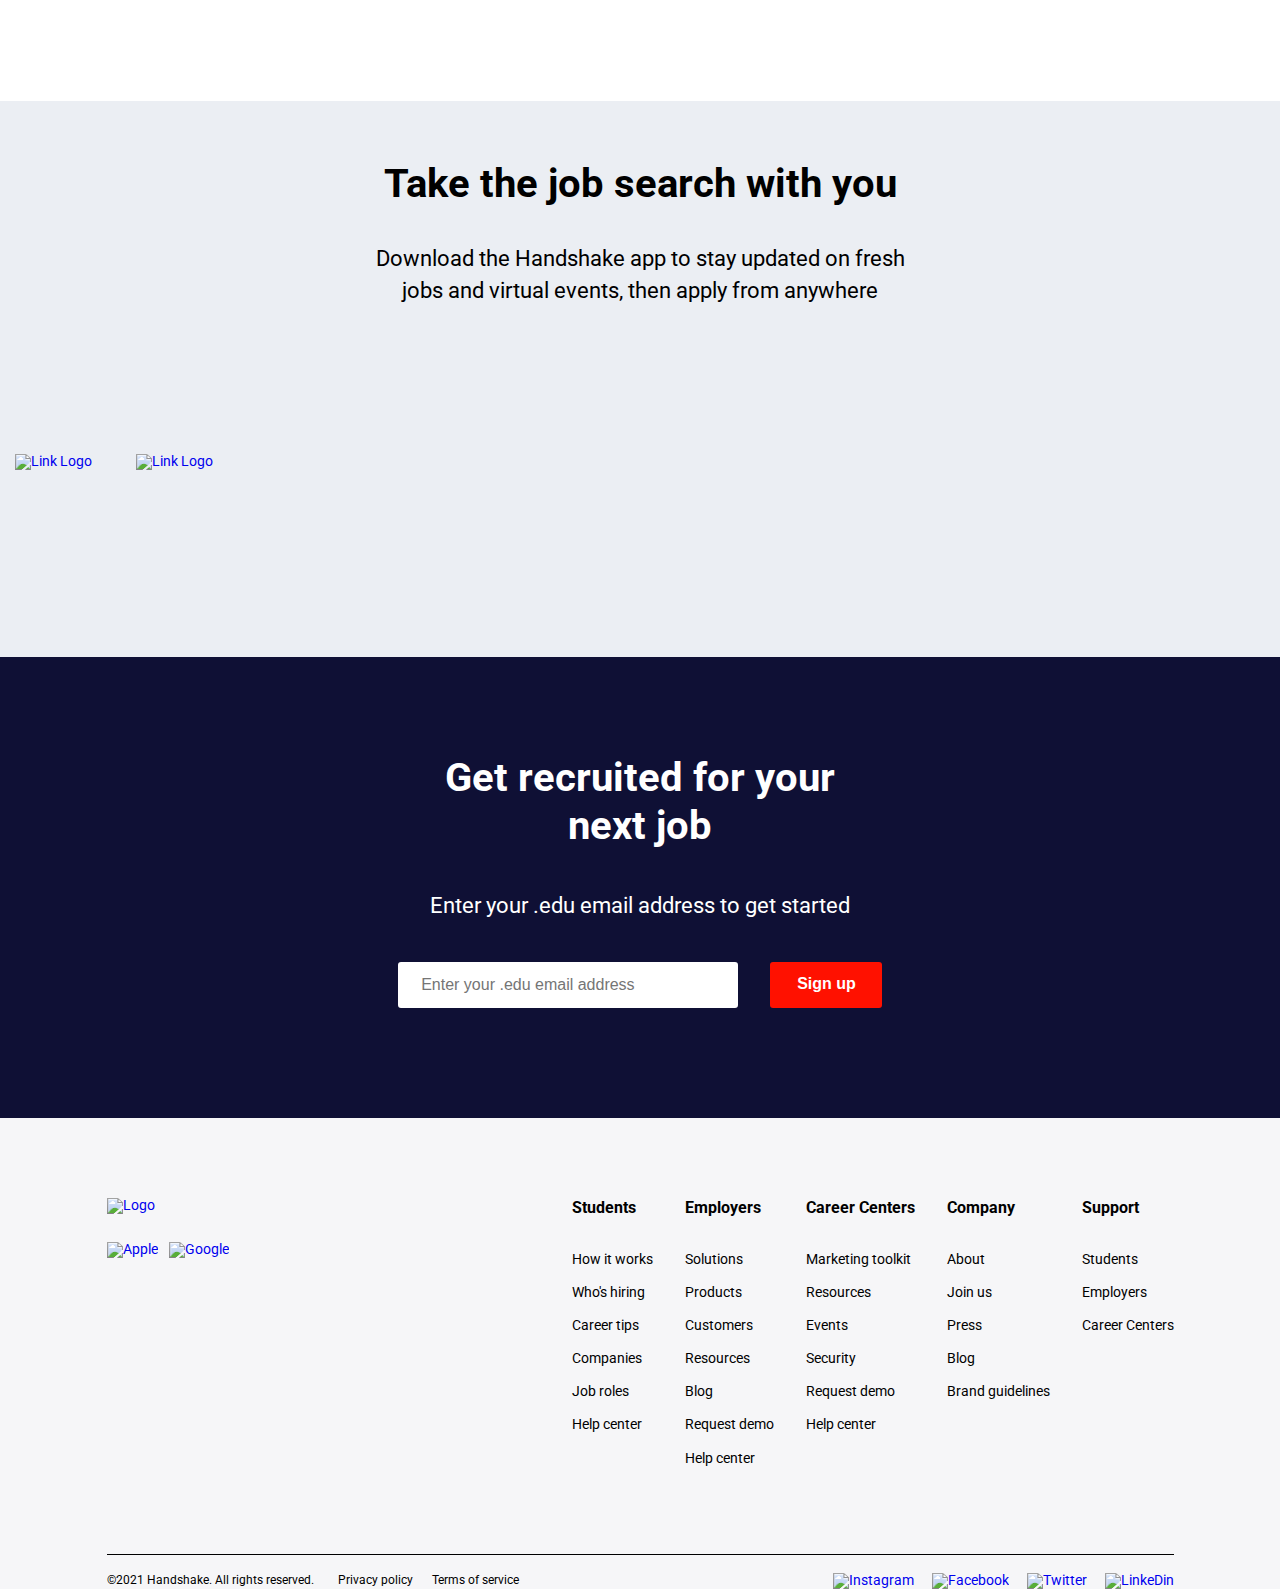
==== commit d1d51316: "Add files via upload" ====
--- a/index.html
+++ b/index.html
@@ -10,6 +10,7 @@
    <link rel="preconnect" href="https://fonts.googleapis.com">
    <link rel="preconnect" href="https://fonts.gstatic.com" crossorigin>
    <link href="https://fonts.googleapis.com/css2?family=Roboto:wght@400;700&display=swap" rel="stylesheet">
+   <link rel="stylesheet" href="https://cdn.jsdelivr.net/npm/swiper@8/swiper-bundle.min.css">
    <title>Handshake</title>
 </head>
 
@@ -30,7 +31,7 @@
                         <a href="#" class="header-top__link">Career Centers</a>
                      </li>
                   </ul>
-                  <a href="#">Log in</a>
+                  <a href="#" id="logIn">Log in</a>
                </div>
             </div>
          </div>
@@ -212,9 +213,9 @@
                   <p class="hiring__text">
                      When you apply on Handshake, you have the advantage
                   </p>
-                  <div class="hiring__items">
-                     <div class="hiring__item">
-                        <div class="item__unit">
+                  <div class="hiring__items swiper">
+                     <div class="hiring__item swiper-wrapper">
+                        <div class="item__unit swiper-slide">
                            <h3 class="company__title">
                               Amazon
                            </h3>
@@ -225,7 +226,7 @@
                               Technology
                            </p>
                         </div>
-                        <div class="item__unit">
+                        <div class="item__unit swiper-slide">
                            <h3 class="company__title">
                               Genentech
                            </h3>
@@ -236,7 +237,7 @@
                               Biotech
                            </p>
                         </div>
-                        <div class="item__unit">
+                        <div class="item__unit swiper-slide">
                            <h3 class="company__title">
                               TikTok
                            </h3>
@@ -247,7 +248,7 @@
                               Social Media
                            </p>
                         </div>
-                        <div class="item__unit">
+                        <div class="item__unit swiper-slide">
                            <h3 class="company__title">
                               Pocket Gems
                            </h3>
@@ -258,7 +259,7 @@
                               Gaming
                            </p>
                         </div>
-                        <div class="item__unit">
+                        <div class="item__unit swiper-slide">
                            <h3 class="company__title">
                               Bank of America
                            </h3>
@@ -269,7 +270,7 @@
                               Finance
                            </p>
                         </div>
-                        <div class="item__unit">
+                        <div class="item__unit swiper-slide">
                            <h3 class="company__title">
                               Target
                            </h3>
@@ -280,7 +281,7 @@
                               Major Retail
                            </p>
                         </div>
-                        <div class="item__unit">
+                        <div class="item__unit swiper-slide">
                            <h3 class="company__title">
                               Procter & Gamble
                            </h3>
@@ -291,7 +292,7 @@
                               Consumer Goods
                            </p>
                         </div>
-                        <div class="item__unit">
+                        <div class="item__unit swiper-slide">
                            <h3 class="company__title">
                               General Mills
                            </h3>
@@ -302,7 +303,7 @@
                               Food & Beverage
                            </p>
                         </div>
-                        <div class="item__unit">
+                        <div class="item__unit swiper-slide">
                            <h3 class="company__title">
                               KIPP Schools
                            </h3>
@@ -313,7 +314,7 @@
                               Education
                            </p>
                         </div>
-                        <div class="item__unit">
+                        <div class="item__unit swiper-slide">
                            <h3 class="company__title">
                               U.S. House of Representatives
                            </h3>
@@ -330,12 +331,261 @@
                </div>
             </div>
          </section>
+         <section class="virtualcareer">
+            <div class="virtualcareer__container container">
+               <div class="virtualcareer__body">
+                  <h2 class="virtualcareer__title">
+                     Exclusive virtual career fairs and events
+                  </h2>
+                  <p class="virtualcareer__text">
+                     No waiting in line. Secure your spot to meet top employers hiring students at your school.
+                  </p>
+                  <a href="#" class="virtualcareer__link">Learn more</a>
+               </div>
+            </div>
+         </section>
+         <section class="leadingcareer">
+            <div class="leadingcareer__container container">
+               <div class="leadingcareer__body">
+                  <h2 class="leadingcareer__title">
+                     The leading career site for college students
+                  </h2>
+                  <div class="leadingcareer__items">
+                     <div class="leadingcareer__item">
+                        <p class="leadingcareer__text">
+                           Handshake partners with more than 1,200 colleges and universities to help students find great
+                           jobs
+                        </p>
+                        <div class="leadingcareer__logo">
+                           <img src="img/leadingcareer/01.png" alt="Partner logo">
+                        </div>
+                     </div>
+                  </div>
+               </div>
+            </div>
+         </section>
+         <section class="jobapp">
+            <div class="jobapp__container container">
+               <div class="jobapp__body">
+                  <h2 class="jobapp__title">
+                     Take the job search with you
+                  </h2>
+                  <p class="jobapp__text">
+                     Download the Handshake app to stay updated on fresh jobs and virtual events, then apply from
+                     anywhere
+                  </p>
+                  <div class="jobapp__links">
+                     <a href="#" class="jobapp__link"><img class="apple" src="img/jobapp/01.svg" alt="Link Logo"></a>
+                     <a href="#" class="jobapp__link"><img class="google" src="img/jobapp/02.svg" alt="Link Logo"></a>
+                  </div>
+               </div>
+            </div>
+         </section>
+         <section class="recruted">
+            <div class="recruted__container container">
+               <div class="recruted__body">
+                  <h2 class="recruted__title">
+                     Get recruited for your next job
+                  </h2>
+                  <p class="recruted__text">
+                     Enter your .edu email address to get started
+                  </p>
+                  <form action="#" class="recruted__form">
+                     <input type="email" placeholder="Enter your .edu email address " class="recruted__email">
+                     <button type="submit" class="recruted__btn">Sign up</button>
+                  </form>
+               </div>
+            </div>
+         </section>
       </main>
+      <footer class="footer">
+         <div class="footer__top">
+            <div class="footer-top__container container-footer">
+               <div class="footer-top__body">
+                  <div class="footer-top__items">
+                     <div class="footer-top__item">
+                        <div class="footer-top__logo">
+                           <a href="#"><img src="img/footer/footerTop/logo1.svg" alt="Logo"></a>
+                        </div>
+                        <div class="footer-top__link">
+                           <a href="#" class="link-apple">
+                              <img src="img/footer/footerTop/link1.svg" alt="Apple">
+                           </a>
+                           <a href="#" class="link-google">
+                              <img src="img/footer/footerTop/link2.svg" alt="Google">
+                           </a>
+                        </div>
+                     </div>
+                     <div class="footer-top__sections-side">
+                        <div class="sections-side__item">
+                           <h4 class="footer-top__title">
+                              Students
+                           </h4>
+                           <ul class="footer-top__list">
+                              <li class="footer-top__item">
+                                 <a href="#" class="footer-top__item-link">How it works</a>
+                              </li>
+                              <li class="footer-top__item">
+                                 <a href="#" class="footer-top__item-link">Who's hiring</a>
+                              </li>
+                              <li class="footer-top__item">
+                                 <a href="#" class="footer-top__item-link">Career tips</a>
+                              </li>
+                              <li class="footer-top__item">
+                                 <a href="#" class="footer-top__item-link">Companies</a>
+                              </li>
+                              <li class="footer-top__item">
+                                 <a href="#" class="footer-top__item-link">Job roles</a>
+                              </li>
+                              <li class="footer-top__item">
+                                 <a href="#" class="footer-top__item-link">Help center</a>
+                              </li>
+                           </ul>
+                        </div>
+                        <div class="sections-side__item">
+                           <h4 class="footer-top__title">
+                              Employers
+                           </h4>
+                           <ul class="footer-top__list">
+                              <li class="footer-top__item">
+                                 <a href="#" class="footer-top__item-link">Solutions</a>
+                              </li>
+                              <li class="footer-top__item">
+                                 <a href="#" class="footer-top__item-link">Products</a>
+                              </li>
+                              <li class="footer-top__item">
+                                 <a href="#" class="footer-top__item-link">Customers</a>
+                              </li>
+                              <li class="footer-top__item">
+                                 <a href="#" class="footer-top__item-link">Resources</a>
+                              </li>
+                              <li class="footer-top__item">
+                                 <a href="#" class="footer-top__item-link">Blog</a>
+                              </li>
+                              <li class="footer-top__item">
+                                 <a href="#" class="footer-top__item-link">Request demo</a>
+                              </li>
+                              <li class="footer-top__item">
+                                 <a href="#" class="footer-top__item-link">Help center</a>
+                              </li>
+                           </ul>
+                        </div>
+                        <div class="sections-side__item">
+                           <h4 class="footer-top__title">
+                              Career Centers
+                           </h4>
+                           <ul class="footer-top__list">
+                              <li class="footer-top__item">
+                                 <a href="#" class="footer-top__item-link">Marketing toolkit</a>
+                              </li>
+                              <li class="footer-top__item">
+                                 <a href="#" class="footer-top__item-link">Resources</a>
+                              </li>
+                              <li class="footer-top__item">
+                                 <a href="#" class="footer-top__item-link">Events</a>
+                              </li>
+                              <li class="footer-top__item">
+                                 <a href="#" class="footer-top__item-link">Security</a>
+                              </li>
+                              <li class="footer-top__item">
+                                 <a href="#" class="footer-top__item-link">Request demo</a>
+                              </li>
+                              <li class="footer-top__item">
+                                 <a href="#" class="footer-top__item-link">Help center</a>
+                              </li>
+                           </ul>
+                        </div>
+                        <div class="sections-side__item">
+                           <h4 class="footer-top__title">
+                              Company
+                           </h4>
+                           <ul class="footer-top__list">
+                              <li class="footer-top__item">
+                                 <a href="#" class="footer-top__item-link">About</a>
+                              </li>
+                              <li class="footer-top__item">
+                                 <a href="#" class="footer-top__item-link">Join us</a>
+                              </li>
+                              <li class="footer-top__item">
+                                 <a href="#" class="footer-top__item-link">Press</a>
+                              </li>
+                              <li class="footer-top__item">
+                                 <a href="#" class="footer-top__item-link">Blog</a>
+                              </li>
+                              <li class="footer-top__item">
+                                 <a href="#" class="footer-top__item-link">Brand guidelines</a>
+                              </li>
+                           </ul>
+                        </div>
+                        <div class="sections-side__item">
+                           <h4 class="footer-top__title">
+                              Support
+                           </h4>
+                           <ul class="footer-top__list">
+                              <li class="footer-top__item">
+                                 <a href="#" class="footer-top__item-link">Students</a>
+                              </li>
+                              <li class="footer-top__item">
+                                 <a href="#" class="footer-top__item-link">Employers</a>
+                              </li>
+                              <li class="footer-top__item">
+                                 <a href="#" class="footer-top__item-link">Career Centers</a>
+                              </li>
+                           </ul>
+                        </div>
+                     </div>
+                  </div>
+               </div>
+            </div>
+         </div>
+         <div class="footer__bottom">
+            <div class="footer-bottom__container container-footer">
+               <div class="footer-bottom__body">
+                  <div class="footer-bottom__item">
+                     <p class="footer-bottom__text">
+                        ©2021 Handshake. All rights reserved.
+                     </p>
+                     <a href="#" class="footer-bottom__privaci">Privacy policy</a>
+                     <a href="#" class="footer-bottom__terms">Terms of service</a>
+                  </div>
+                  <div class="footer-bottom__item">
+                     <div class="footer-bottom__sicial">
+                        <a href="#" class="social__logo"><img src="img/footer/footerBottom/01.svg" alt="Instagram"></a>
+                     </div>
+                     <div class="footer-bottom__sicial">
+                        <a href="#" class="social__logo"><img src="img/footer/footerBottom/02.svg" alt="Facebook"></a>
+                     </div>
+                     <div class="footer-bottom__sicial">
+                        <a href="#" class="social__logo"><img src="img/footer/footerBottom/03.svg" alt="Twitter"></a>
+                     </div>
+                     <div class="footer-bottom__sicial">
+                        <a href="#" class="social__logo"><img src="img/footer/footerBottom/04.svg" alt="LinkeDin"></a>
+                     </div>
+                  </div>
+               </div>
+            </div>
+         </div>
+      </footer>
       <div class="white-box">
          <span></span>
       </div>
    </div>
+   <div id="wrapper-modal">
+      <div id="overlay"></div>
+      <div id="modal-window">
+         <form action="#" class="lofin-form">
+            <caption>Type your email:</caption>
+            <input type="email" name="user-email" id="userEmail" placeholder="Email" required>
+            <caption>Type your password:</caption>
+            <input type="password" name="user-pass" id="userPass" placeholder="Password" required>
+            <button id="btn-close" type="reset">Close</button>
+            <button id="btn-submit" type="submit">Sig in</button>
+         </form>
+         <a href="index1.html" class="registration-link">Or create an account</a>
+      </div>
+   </div>
    <button class="body__up-btn" id="upbtn"><img src="img/upbutton/up.svg" alt="Up button"></button>
+   <script src="https://cdn.jsdelivr.net/npm/swiper@8/swiper-bundle.min.js"></script>
    <script src="main/main.js"></script>
 </body>
 
--- a/styles/style.css
+++ b/styles/style.css
@@ -37,7 +37,7 @@
    line-height: 1;
    font-size: 14px;
    color: #000;
-   font-weight: 500;
+   font-weight: 400;
    font-family: 'Roboto', sans-serif;
 }
 
@@ -161,14 +161,14 @@
 
 .promotion__text {
    font-weight: 700;
+}
+.promotion__text,
+.promotion__link{
    font-size: 16px;
    line-height: 125%;
 }
-
 .promotion__link {
-   font-weight: 400;
-   font-size: 16px;
-   line-height: 125%;
+
    color: #000000;
 }
 
@@ -233,7 +233,6 @@
 }
 
 .main-page__text {
-   font-weight: 400;
    font-size: 27px;
    line-height: 148%;
    margin-bottom: 316px;
@@ -243,7 +242,6 @@
 .main-page__email {
    width: 340px;
    border-radius: 3px;
-   font-weight: 400;
    font-size: 16px;
    line-height: 125%;
    color: rgba(0, 0, 0, 0.4);
@@ -293,7 +291,6 @@
 }
 
 .jubs__text {
-   font-weight: 400;
    font-size: 22px;
    line-height: 145%;
 }
@@ -334,7 +331,6 @@
 }
 
 .jobs-item__text {
-   font-weight: 400;
    font-size: 18px;
    line-height: 156%;
    text-align: center;
@@ -432,7 +428,6 @@
 }
 
 .autor__text {
-   font-weight: 400;
    font-size: 18px;
    line-height: 156%;
 }
@@ -507,7 +502,6 @@
 }
 
 .hiring__text {
-   font-weight: 400;
    font-size: 22px;
    line-height: 145%;
    text-align: center;
@@ -520,32 +514,30 @@
    display: flex;
 }
 
-.item__unit {}
-
-.item__unit:not(:last-child) {
-   margin-right: 30px;
-}
-
-.item__unit:last-child {
-   margin-top: -15px;
+.item__unit {
+   width: 190px !important;
 }
 
 .company__title {
-   width: 132px;
-   position: relative;
-   top: 30px;
+   display: none;
+   position: absolute;
    left: 80px;
 }
 
+.hiring__items:hover .company__title {
+   display: block;
+
+}
 
 .company__logo {
+   width: 190px;
+   height: 190px;
    background: #FFFFFF;
    border-bottom: 3px solid #C2CCD4;
 }
 
 .company__description {
    margin-top: 16px;
-   font-weight: 400;
    font-size: 14px;
    line-height: 114%;
    text-align: center;
@@ -573,12 +565,432 @@
    transition: 500ms;
 }
 
+.swiper {
+   width: 100%;
+   height: 232px;
+}
+
+/*----Yellowbox--------*/
+.virtualcareer {
+   background: #F3E02B;
+}
+
+.virtualcareer__container {}
+
+.virtualcareer__body {
+   padding-bottom: 111px;
+}
+
+.virtualcareer__title {
+   max-width: 441px;
+   font-weight: 700;
+   font-size: 40px;
+   line-height: 120%;
+   text-align: center;
+   margin: 0 auto;
+   padding: 111px 0px 41px;
+}
+
+.virtualcareer__text {
+   max-width: 647px;
+   font-size: 22px;
+   line-height: 145%;
+   text-align: center;
+   margin: 0 auto;
+   padding: 0px 0px 79px;
+}
+
+.virtualcareer__link {
+   display: flex;
+   justify-content: center;
+   width: 144px;
+   height: 52px;
+   background: #190083;
+   border-radius: 3px;
+   padding: 15px 24px 17px;
+   font-weight: 700;
+   font-size: 16px;
+   line-height: 125%;
+   color: #fff;
+   margin: 0 auto;
+}
+
+.virtualcareer__link:hover {
+   text-decoration: underline;
+   background: #6548e6;
+   transition: 500ms;
+}
+
+/*-----leadingcareer-------*/
+.leadingcareer {}
+
+.leadingcareer__container {}
+
+.leadingcareer__body {
+   padding-bottom: 110px;
+}
+
+.leadingcareer__title {
+   max-width: 459px;
+   font-weight: 700;
+   font-size: 40px;
+   line-height: 120%;
+   text-align: center;
+   margin: 0 auto;
+   padding: 110px 0px 100px;
+}
+
+.leadingcareer__items {
+   position: relative;
+   background-image: url('../img/leadingcareer/cover3.png');
+   background-position: right;
+   background-size: cover;
+   background-repeat: no-repeat;
+   position: relative;
+   padding: 80px;
+}
+
+.leadingcareer__item {
+   max-width: 500px;
+   height: 474px;
+   background-color: #fff;
+   padding-top: 71px;
+}
+
+.leadingcareer__text {
+   max-width: 362px;
+   text-align: center;
+   margin: 0 auto;
+   font-size: 22px;
+   line-height: 145%;
+}
+
+.leadingcareer__logo {
+   display: flex;
+   justify-content: center;
+   padding: 59px;
+}
+
+/*------JobAp------*/
+.jobapp {
+   background: #EBEEF3;
+}
+
+.jobapp__container {
+   position: relative;
+   background-image: url('../img/jobapp/cover4.png');
+   background-position: 427px 344px;
+   background-repeat: no-repeat;
+   position: relative;
+}
+
+.jobapp__body {}
+
+.jobapp__title {
+   font-weight: 700;
+   font-size: 40px;
+   line-height: 120%;
+   text-align: center;
+   padding: 59px 0px 35px;
+}
+
+.jobapp__text {
+   max-width: 552px;
+   text-align: center;
+   margin: 0 auto;
+   font-size: 22px;
+   line-height: 145%;
+   padding-bottom: 147px;
+}
+
+.jobapp__links {
+   padding-bottom: 187px;
+}
+
+.jobapp__link:not(:last-child) {
+   margin-right: 41px;
+}
+
+/*------Recruting------*/
+.recruted {
+   background: #0F1035;
+}
+
+.recruted__container {}
+
+.recruted__body {}
+
+.recruted__title {
+   max-width: 424px;
+   font-weight: 700;
+   font-size: 40px;
+   line-height: 120%;
+   color: #FFFFFF;
+   text-align: center;
+   margin: 0 auto;
+   padding: 97px 0px 40px;
+}
+
+.recruted__text {
+   font-size: 22px;
+   line-height: 145%;
+   text-align: center;
+   color: #FFFFFF;
+}
+
+.recruted__form {
+   display: flex;
+   align-items: center;
+   justify-content: center;
+   padding: 40px 0px 110px;
+}
+
+.recruted__email {
+   width: 340px;
+   height: 46px;
+   background: #FFFFFF;
+   border: 2px solid #FFFFFF;
+   border-radius: 3px;
+   outline: none;
+   padding: 13px 0px 13px 21px;
+   font-size: 16px;
+   line-height: 125%;
+   color: rgba(0, 0, 0, 0.5);
+}
+
+.recruted__btn {
+   background: #FF1100;
+   border-radius: 3px;
+   margin-left: 32px;
+   padding: 12px 26px 14px 27px;
+   font-weight: 700;
+   font-size: 16px;
+   line-height: 125%;
+   text-align: center;
+   color: #FFFFFF;
+}
+
+.recruted__btn:hover {
+   cursor: pointer;
+   background: #c21b0f;
+   transition: 500ms;
+}
+
+/*------Footer------*/
+.footer {
+   background: #F6F6F8;
+}
+
+.footer__top {}
+
+.footer-top__container {}
+
+.container-footer {
+   max-width: 1067px;
+   padding: 0px 15px;
+   margin: 0px auto;
+   box-sizing: content-box;
+}
+
+.footer-top__body {
+   border-bottom: 1px solid #000;
+}
+
+.footer-top__sections-side {
+   display: flex;
+}
+
+.sections-side__item {}
+
+.sections-side__item:not(:last-child) {
+   margin-right: 32px;
+}
+
+.footer-top__items {
+   display: flex;
+   padding-top: 80px;
+   padding-bottom: 87px;
+   justify-content: space-between;
+}
+
+.footer-top__item {}
+
+.footer-top__item:not(:last-child) {
+   padding-bottom: 15px;
+}
+
+.footer-top__logo {
+   padding-bottom: 28px;
+}
+
+.footer-top__link {}
+
+.link-apple {
+   margin-right: 8px;
+}
+
+.link-google {}
+
+.footer-top__title {
+   font-weight: 700;
+   font-size: 16px;
+   line-height: 129%;
+   padding-bottom: 32px;
+}
+
+.footer-top__list {}
+
+.footer-top__item-link {
+   font-size: 14px;
+   line-height: 129%;
+   color: #000000;
+}
+
+.footer-top__item-link:hover {
+   text-decoration: underline;
+}
+
+.footer__bottom {}
+
+.footer-bottom__container {}
+
+.container-footer {}
+
+.footer-bottom__body {
+   display: flex;
+   justify-content: space-between;
+   padding-top: 18px;
+}
+
+.footer-bottom__item {
+   display: flex;
+}
+
+.footer-bottom__text {
+
+}
+
+.footer-bottom__privaci {
+   margin-left: 24px;
+
+}
+.footer-bottom__text,
+.footer-bottom__privaci,
+.footer-bottom__terms {
+   font-size: 12px;
+   line-height: 133%;
+   color: #000000;
+}
+
+.footer-bottom__terms {
+   margin-left: 19px;
+}
+
+.footer-bottom__terms:hover,
+.footer-bottom__privaci:hover {
+   text-decoration: underline;
+}
+
+.footer-bottom__sicial {}
+
+.footer-bottom__sicial:not(:last-child) {
+   margin-right: 18px;
+}
+
+.social__logo {}
+
 /*------------*/
-/*------------*/
-/*------------*/
-/*------------*/
-/*------------*/
-/*------------*/
+
+#wrapper-modal {
+   width: 100%;
+   height: 100%;
+   display: none;
+}
+
+#wrapper-modal.active {
+   display: block;
+}
+
+#overlay {
+   position: absolute;
+   top: 0;
+   left: 0;
+   width: 100%;
+   height: 100%;
+   z-index: 1;
+   background-color: gray;
+   opacity: 0.5;
+}
+
+#modal-window {
+   position: absolute;
+   top: 50%;
+   left: 50%;
+   transform: translate(-50%,-50%);
+   width: 300px;
+   height: 350px;
+   z-index: 2;
+   border: 1px solid black;
+   padding: 10px;
+   background: lightgray;
+}
+
+.lofin-form{
+   display: flex;
+   flex-direction: column;
+}
+
+.lofin-form caption{
+   display: flex;
+   font-weight: 700;
+   font-size: 16px;
+   line-height: 125%;
+   color: #000;
+   padding-top: 10px;
+}
+
+.lofin-form input{
+   display: block;
+   width: 100%;
+   height: 40px;
+   outline: none;
+   border-radius: 5px;
+   padding-left: 20px;
+   margin-bottom: 10px;
+}
+
+.lofin-form button{
+   margin-top: 20px;
+   width: 144px;
+   height: 52px;
+   border-radius: 3px;
+   margin: 20px auto 0px;
+   font-weight: 700;
+   font-size: 16px;
+   line-height: 125%;
+   color: #fff;
+   cursor: pointer;
+   background: #190083;
+}
+
+.lofin-form button:hover {
+   text-decoration: underline;
+   background: #6548e6;
+   transition: 500ms;
+}
+
+#modal-window a{
+   display: block;
+   font-weight: 400;
+   font-size: 16px;
+   line-height: 125%;
+   color: #000;
+   padding-top: 20px;
+}
+
+#modal-window a:hover{
+   text-decoration: underline;
+}
 /*Responsive*/
 /*992px - 1200px*/
 @media screen and (max-width: 1200px) {
@@ -590,6 +1002,10 @@
       width: 15%;
       top: 2247px;
    }
+
+   .jobapp__container {
+      background-position: 290px 344px;
+   }
 }
 
 
@@ -597,6 +1013,10 @@
 @media screen and (max-width: 992px) {
    .container {
       width: 720px;
+   }
+
+   .container-footer {
+      max-width: 720px;
    }
 
    .header__item:last-child {
@@ -628,12 +1048,24 @@
       max-width: 350px;
       margin: 0px 0px 0px 30px;
    }
+
+   .jobapp__container {
+      background-position: 290px 344px;
+   }
+
+   .sections-side__item:not(:last-child) {
+      margin-right: 10px;
+   }
 }
 
 /*576px-768px*/
 @media screen and (max-width: 768px) {
    .container {
       width: 540px;
+   }
+
+   .container-footer {
+      max-width: 540px;
    }
 
    .header__nav {
@@ -752,6 +1184,32 @@
       width: 15%;
       top: 2549px;
    }
+
+   .footer-top__items {
+      display: flex;
+      padding-bottom: 40px;
+      justify-content: baseline;
+      flex-direction: column;
+      flex-wrap: wrap;
+   }
+
+   .footer-top__sections-side {
+      display: flex;
+      flex-wrap: wrap;
+   }
+
+   .footer-top__title {
+      padding-top: 20px;
+   }
+
+   .footer-bottom__item {
+      display: flex;
+      flex-wrap: wrap;
+   }
+
+   .footer-bottom__sicial {
+      padding-top: 10px;
+   }
 }
 
 @media screen and (max-width: 709px) {
@@ -777,6 +1235,9 @@
       width: 100%;
    }
 
+   .virtualcareer__link {
+      width: 100%;
+   }
 
    .main-page__btn {
       width: 100%;
@@ -814,7 +1275,6 @@
    }
 
    .autor__text {
-      font-weight: 400;
       font-size: 16px;
       line-height: 156%;
    }
@@ -826,6 +1286,56 @@
    .white-box {
       width: 9%;
       top: 2615px;
+   }
+
+   .hiring__link {
+      width: 100%;
+   }
+
+   .leadingcareer__items {
+      background-image: none;
+      padding: 10px;
+   }
+
+   .leadingcareer__logo img {
+      max-width: 290px;
+   }
+
+   .jobapp__container {
+      position: relative;
+      background-image: url('../img/jobapp/cover4.png');
+      background-position: 0px 344px;
+      background-repeat: no-repeat;
+      position: relative;
+   }
+
+   .apple,
+   .google {
+      display: block;
+      margin: 0 auto;
+   }
+
+   .google {
+      width: 187px;
+      height: 56;
+   }
+
+   .recruted__form {
+      display: flex;
+      flex-direction: column;
+      align-items: center;
+      justify-content: center;
+      padding: 40px 0px 110px;
+   }
+
+   .recruted__email {
+      width: 100%;
+   }
+
+   .recruted__btn {
+      width: 100%;
+      margin-left: 0px;
+      margin-top: 30px;
    }
 }
 
@@ -834,6 +1344,8 @@
       width: 9%;
       top: 2635px;
    }
+
+
 }
 
 @media screen and (max-width: 406px) {
